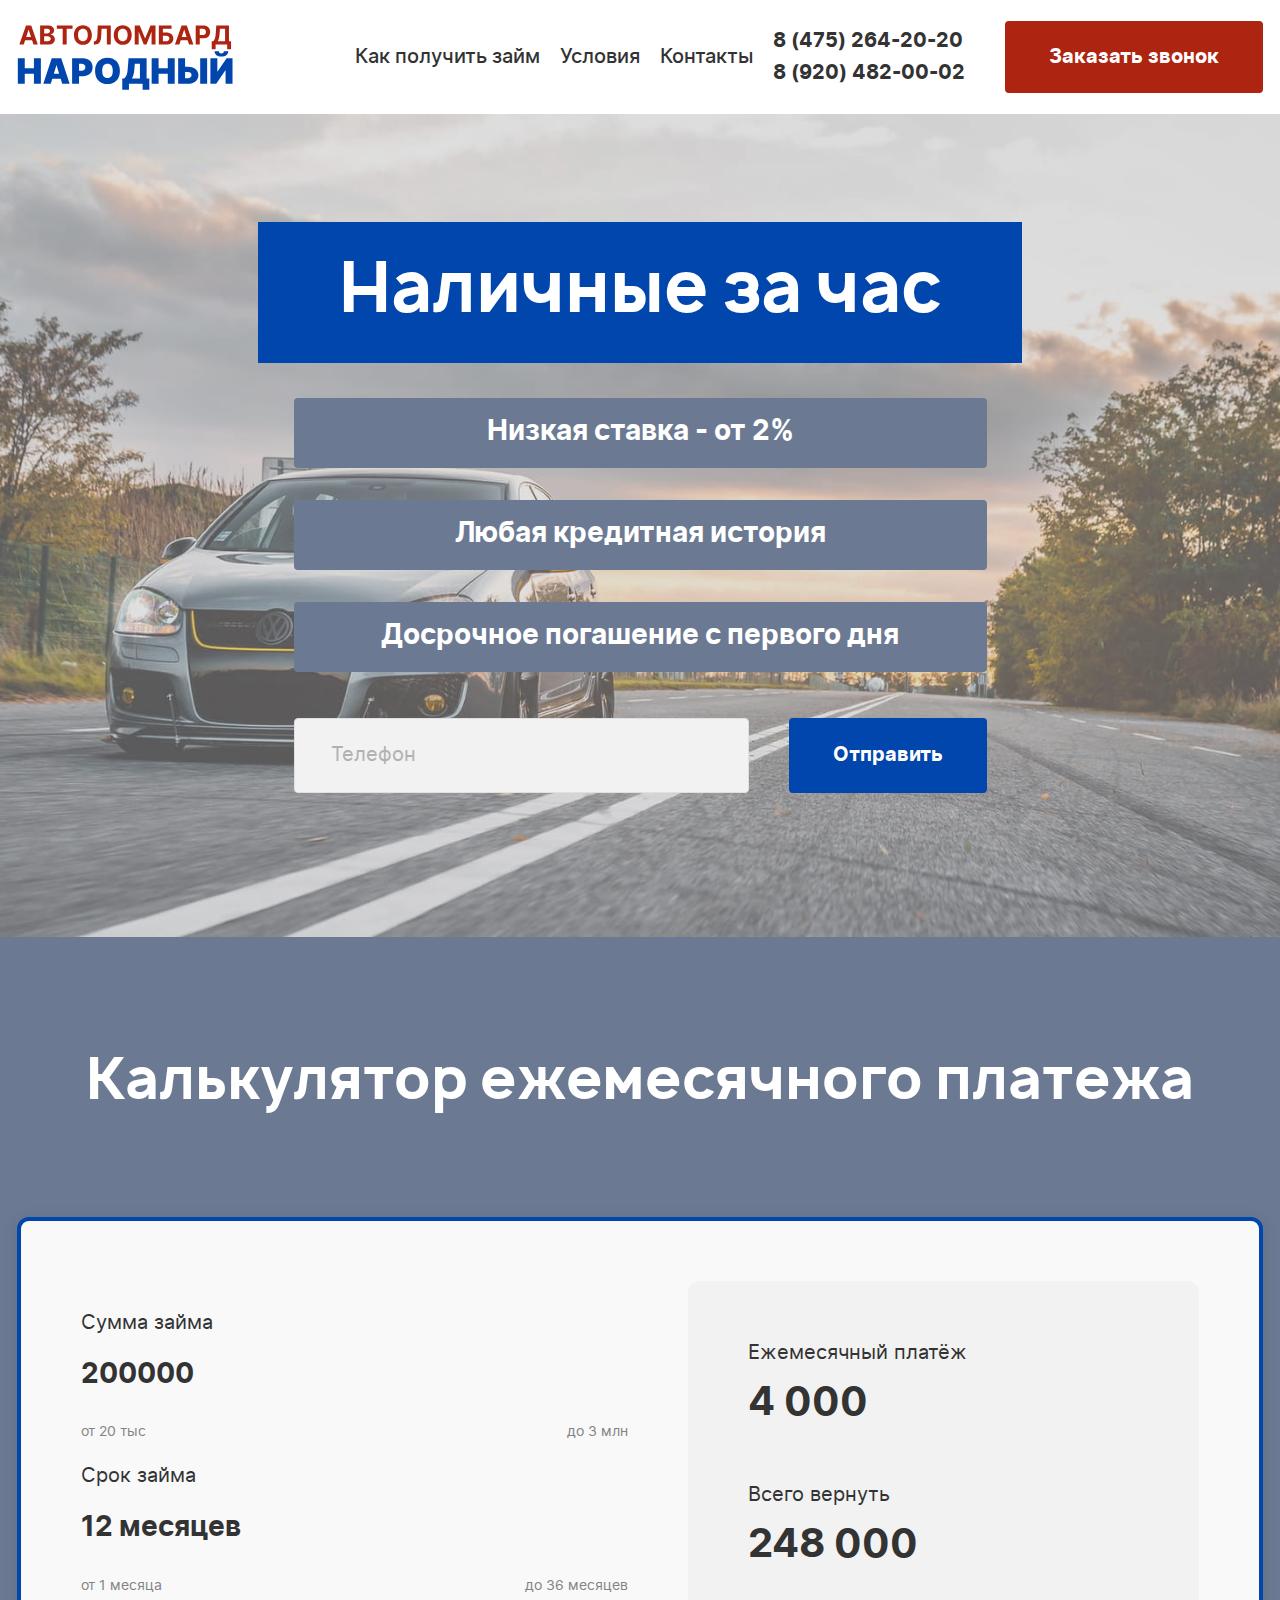
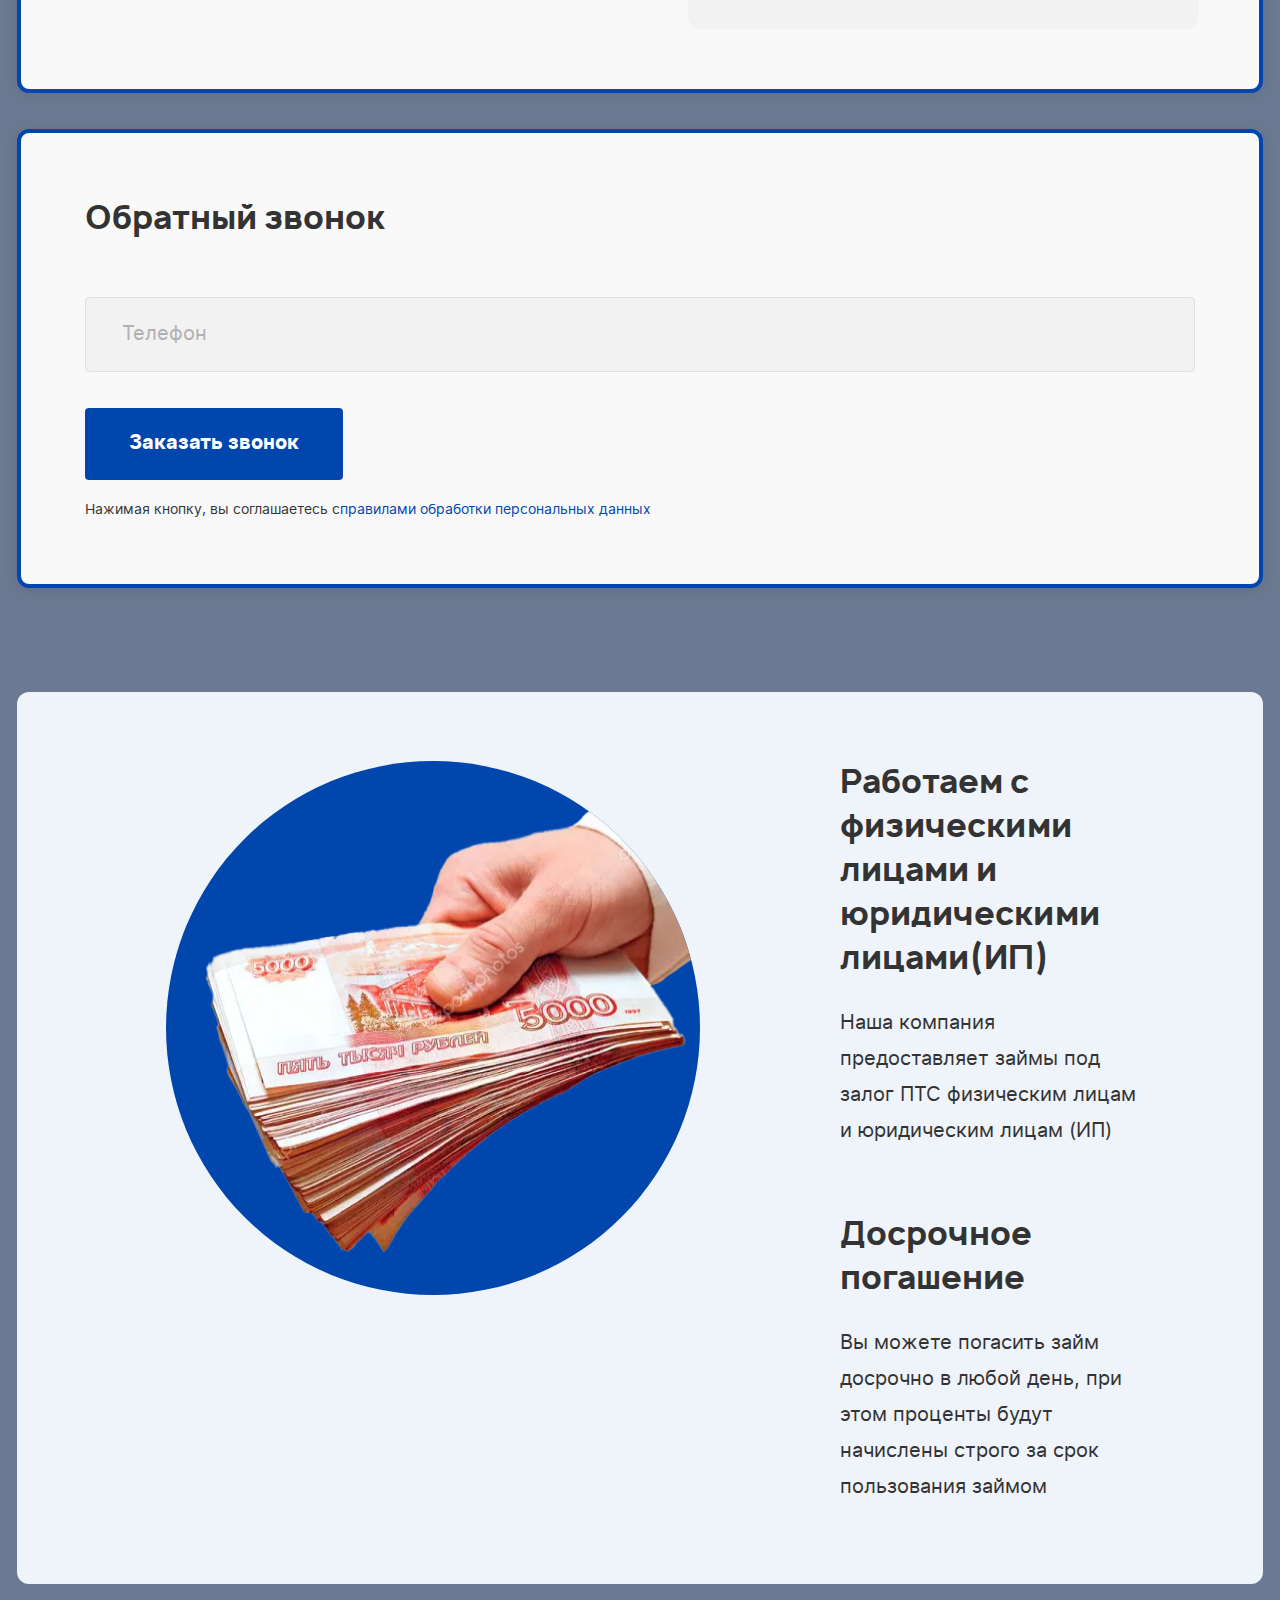
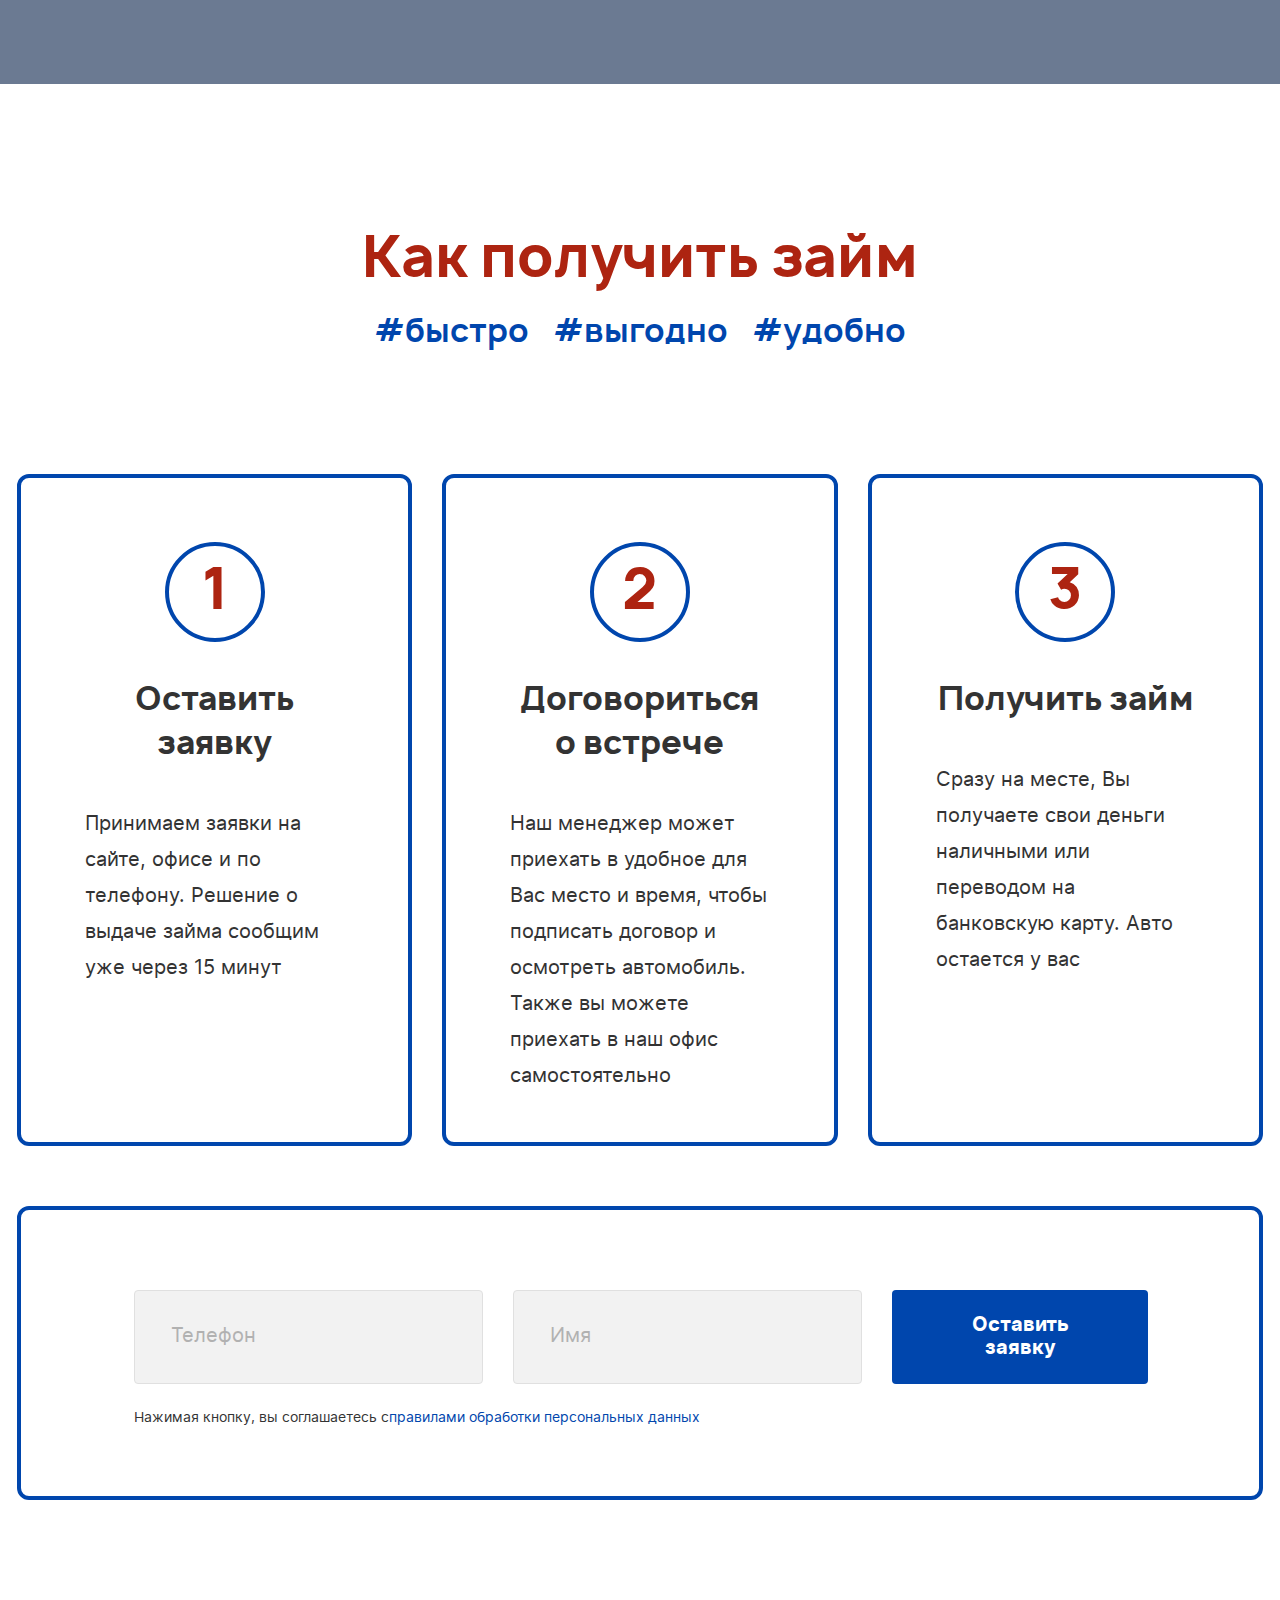
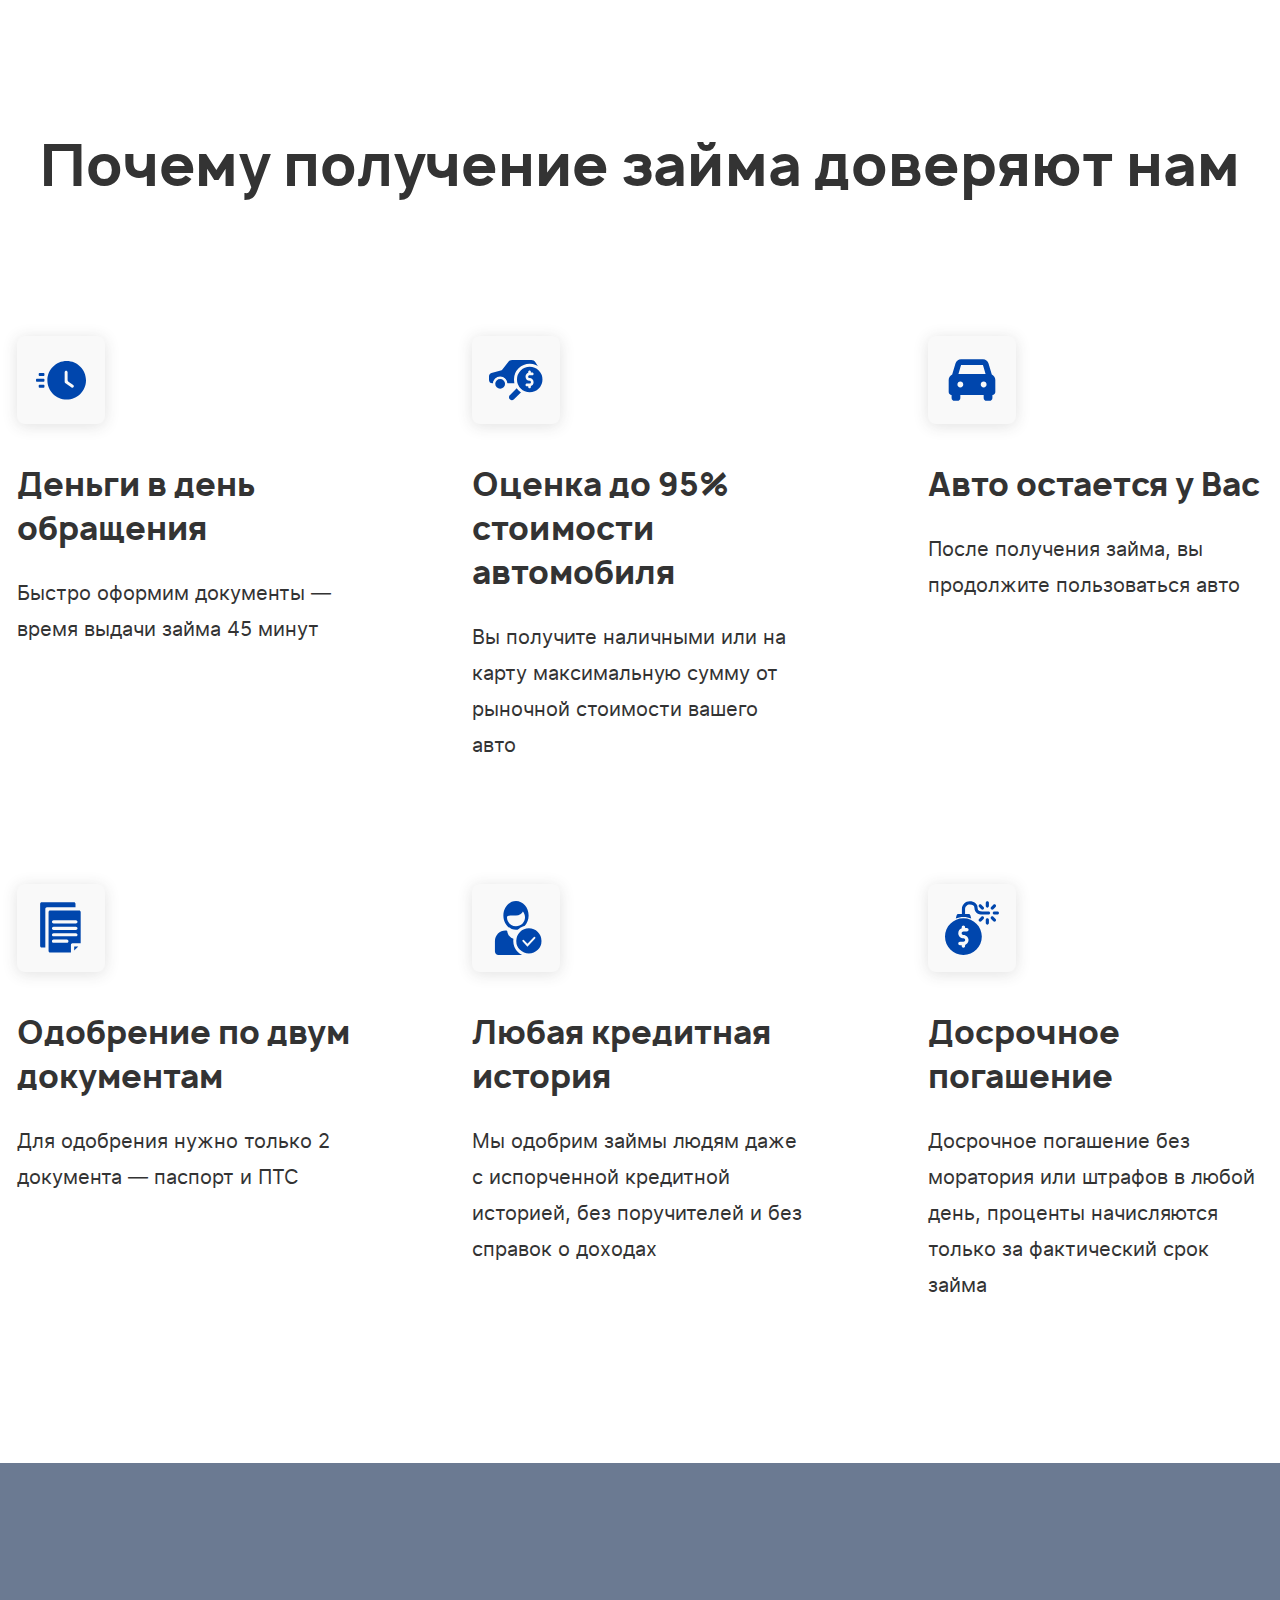
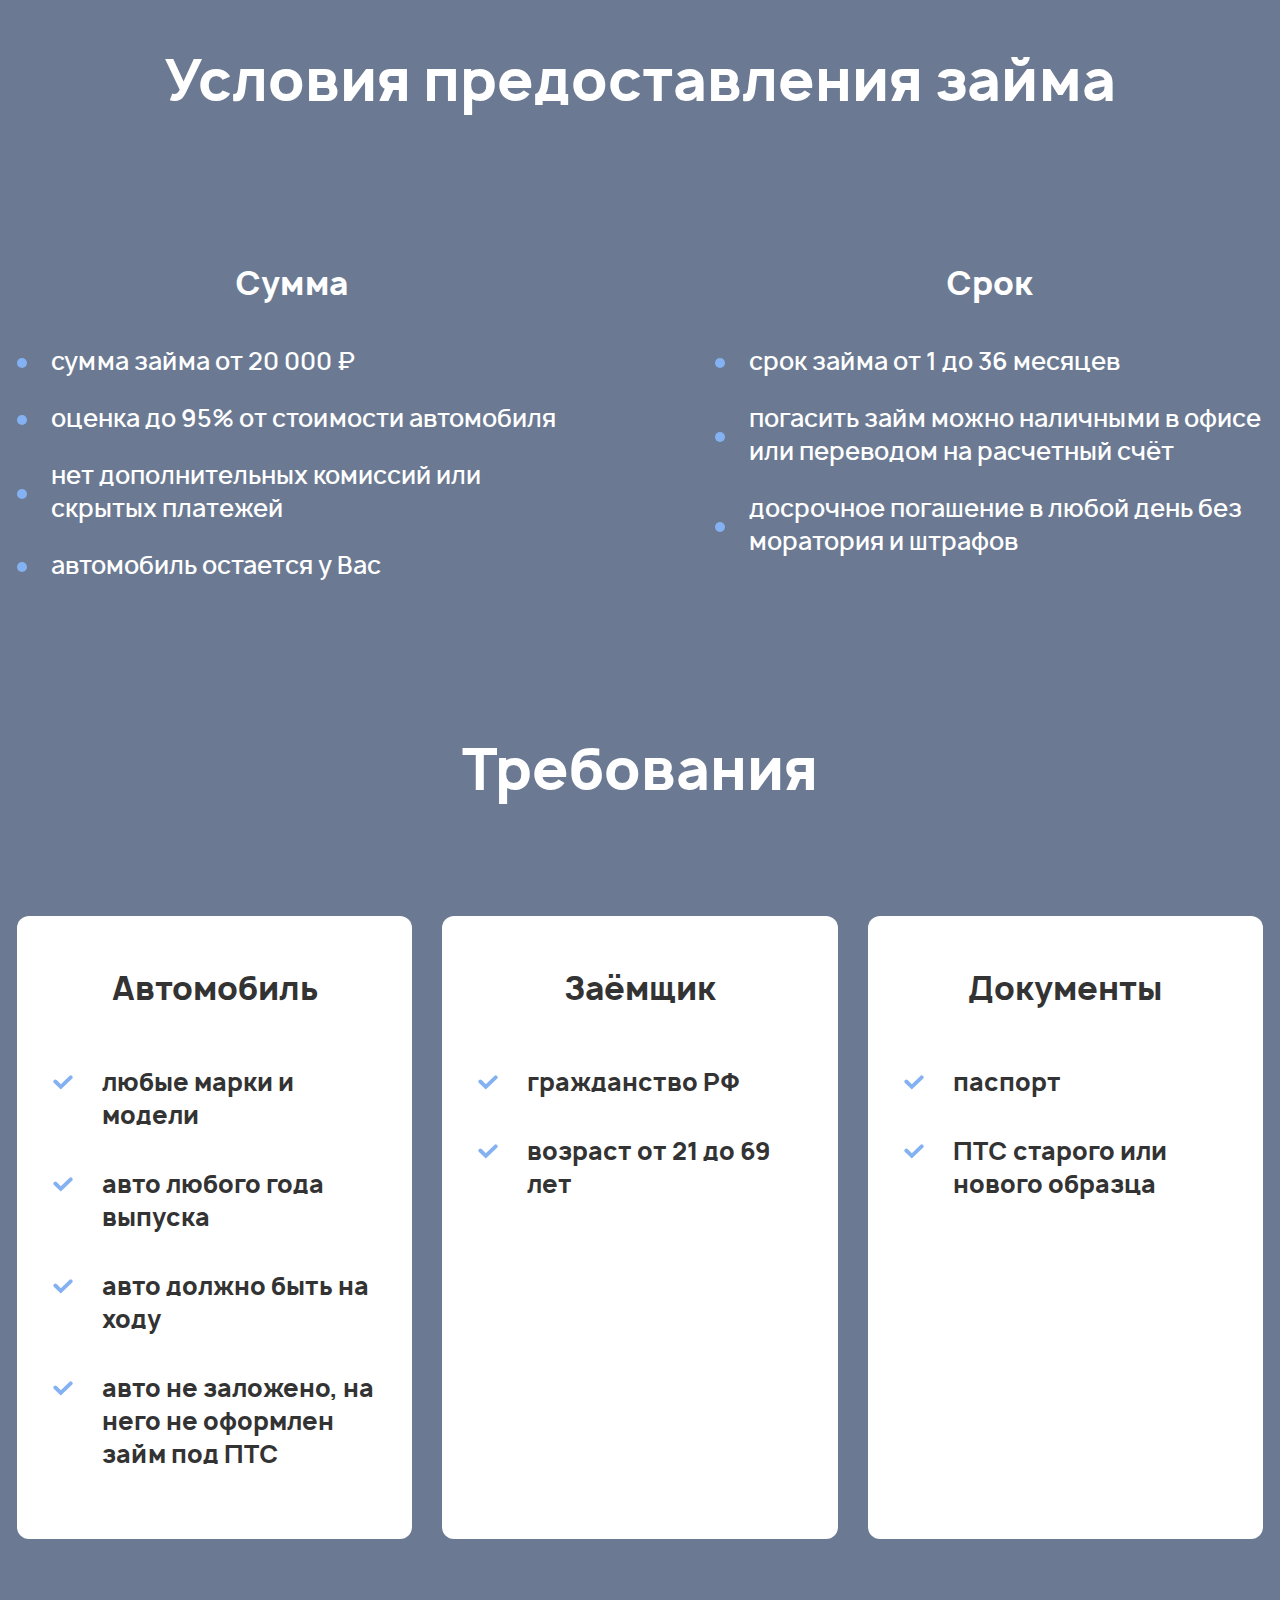
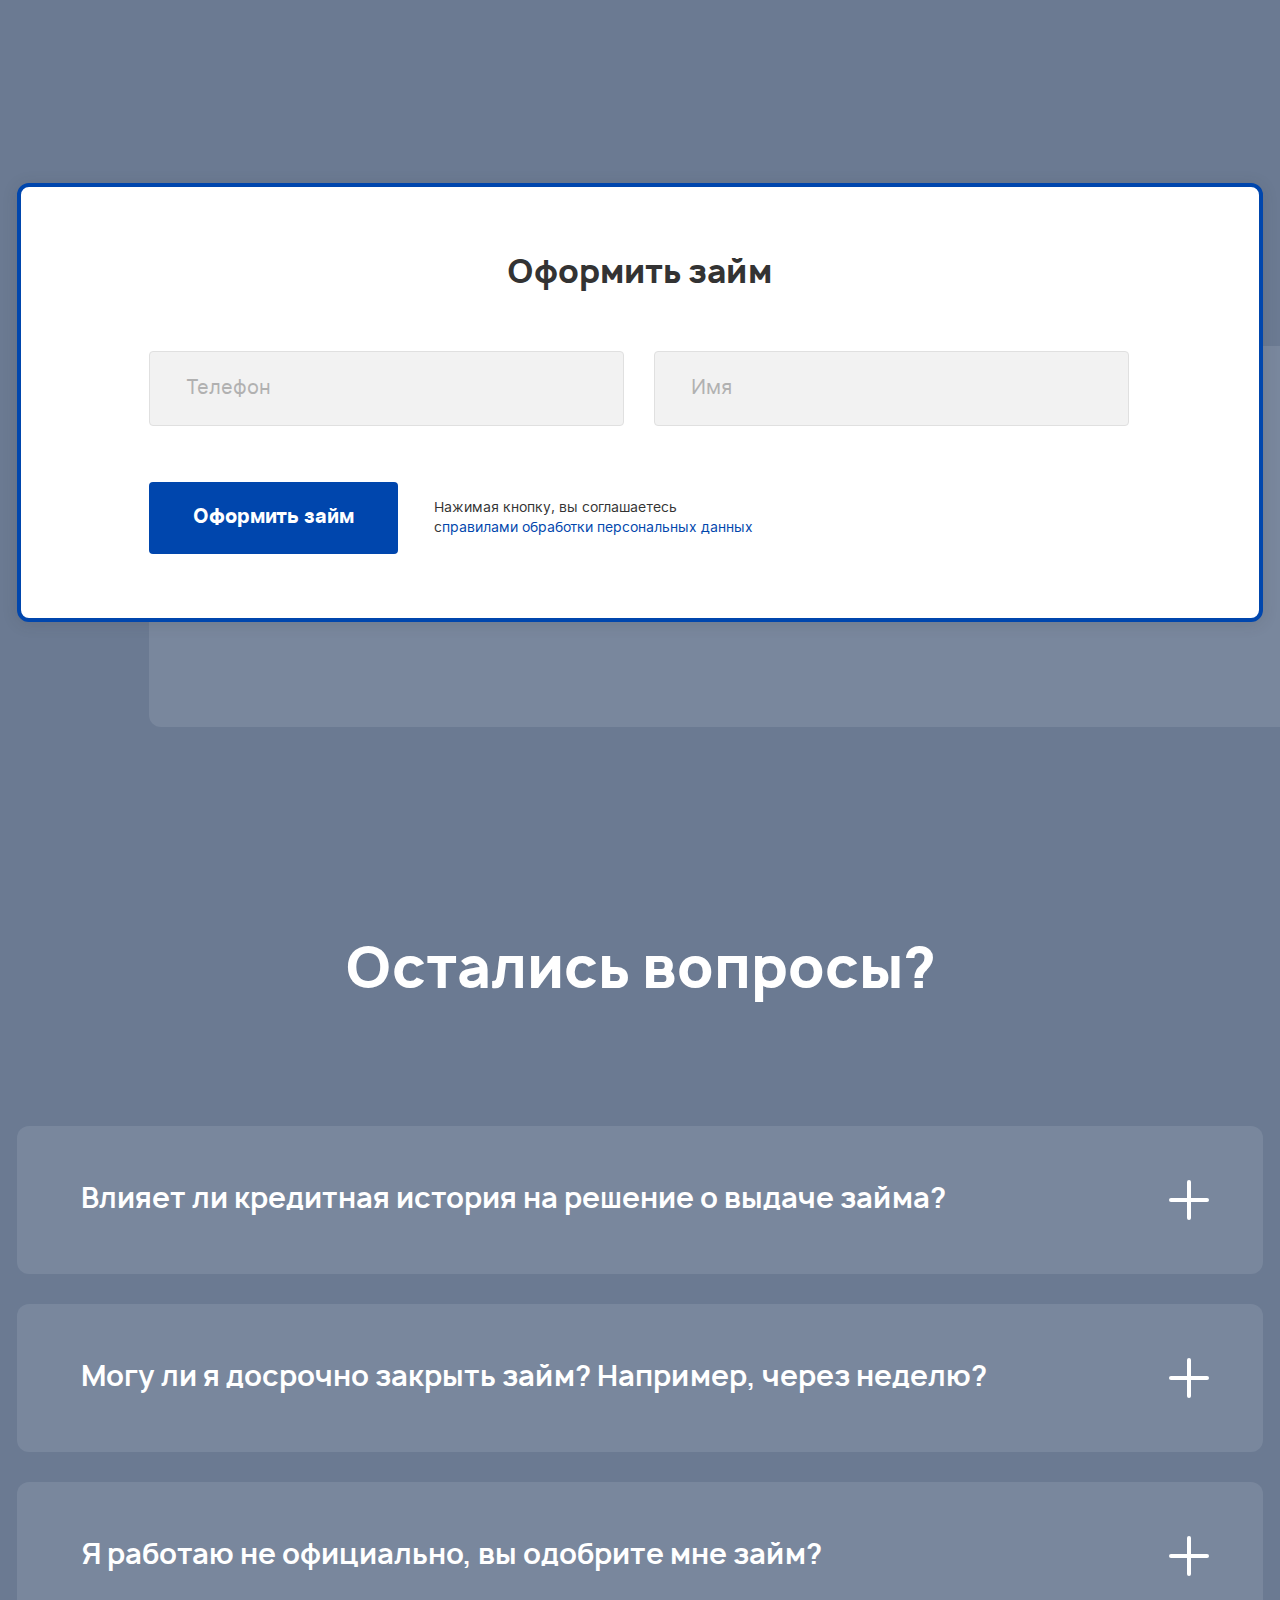
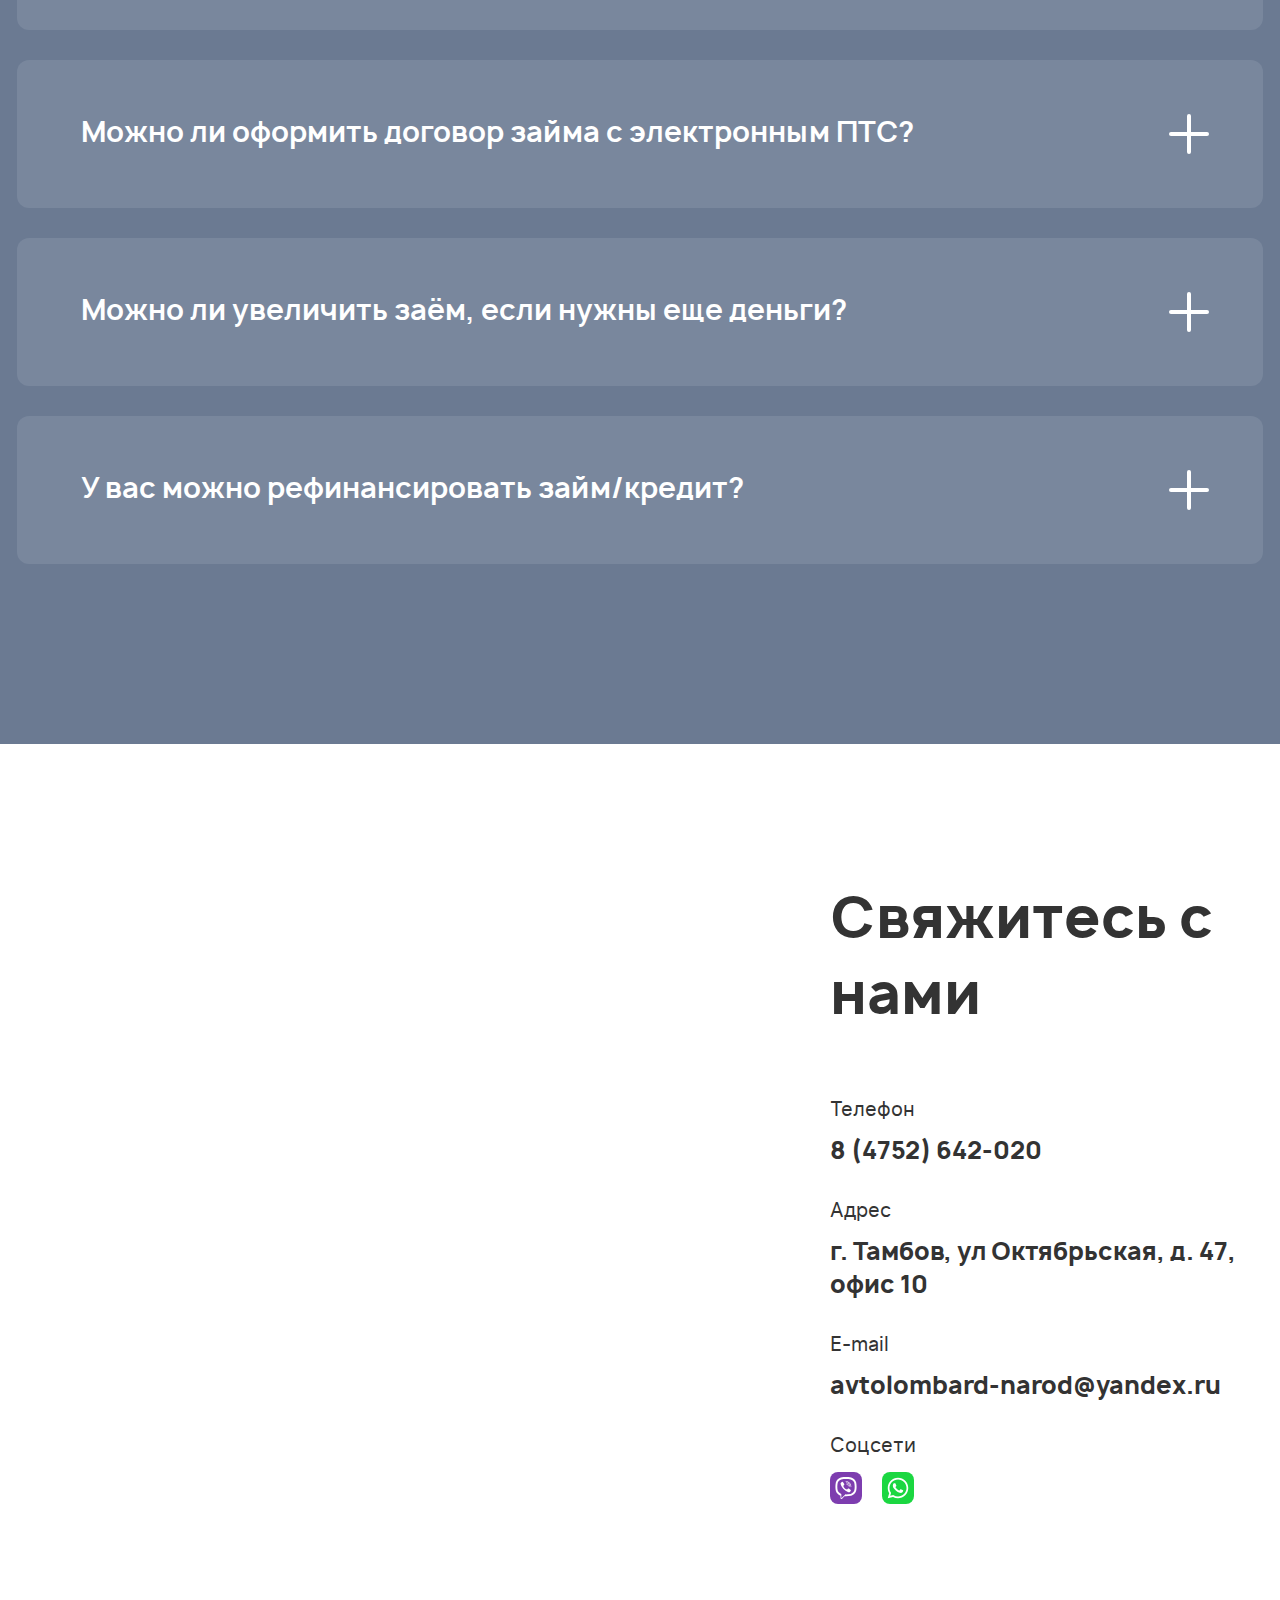
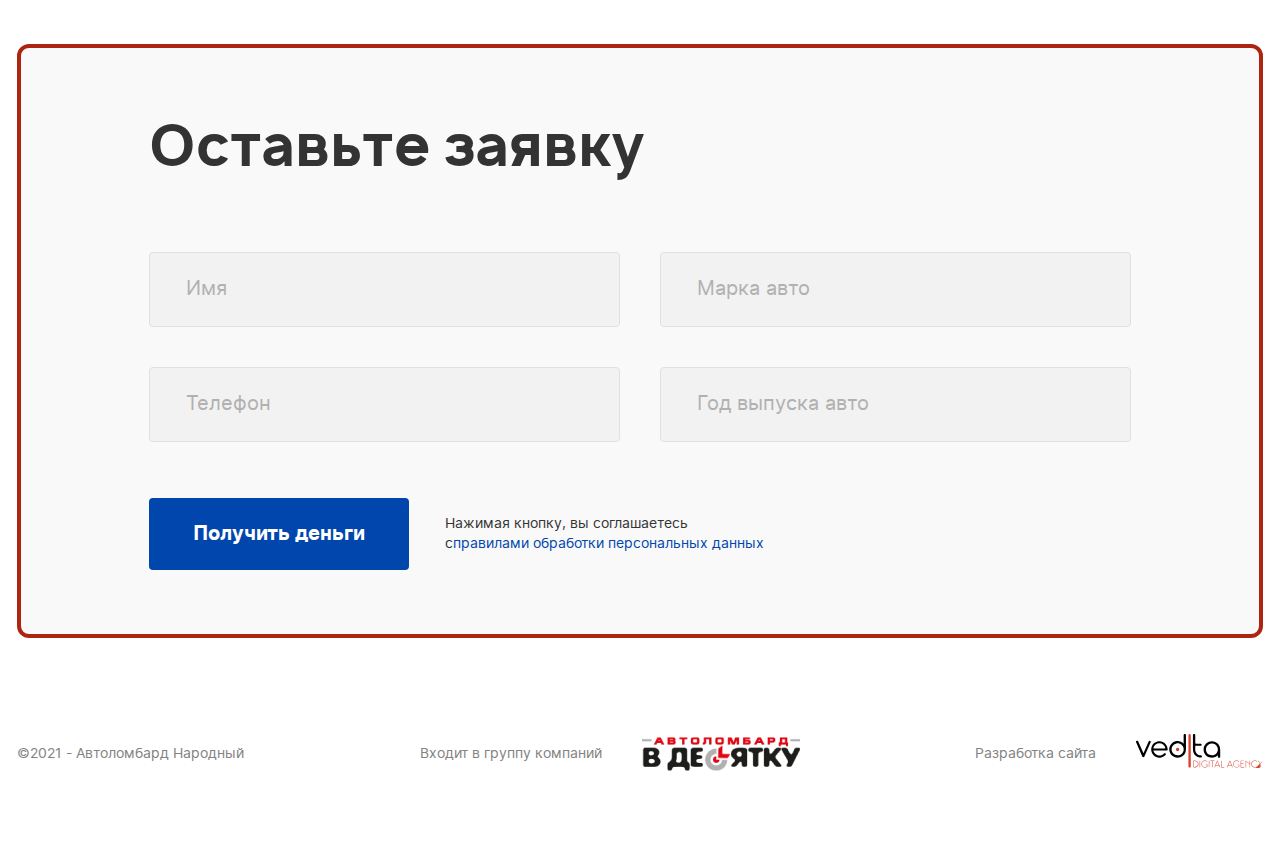
==== index.html @ c7617687 "Add files via upload" ====
<!DOCTYPE html>
<html lang="ru">
  <head>
    <meta charset="UTF-8">
    <meta http-equiv="X-UA-Compatible" content="IE=edge">
    <meta name="viewport" content="width=device-width, initial-scale=1.0">
    <title>Автоломбард народный</title>
    <link rel="stylesheet" href="css/libs/nouislider.min.css">
    <link rel="stylesheet" href="css/style.css">
  </head>
  <body>
    <header class="header" id="header">
      <div class="container">
        <div class="header__wrap"><a class="header__logo" href="/">
            <svg class="header__logo-icon" width="216" height="65"> 
              <use xlink:href="img/sprites.svg#logo"></use>
            </svg></a>
          <nav class="menu">   
            <ul class="menu__list"> 
              <li class="menu__item"> <a class="menu__link anchor" href="#conditions">Как получить займ</a></li>
              <li class="menu__item"> <a class="menu__link anchor" href="#conditions-info">Условия</a></li>
              <li class="menu__item"> <a class="menu__link anchor" href="#callback">Контакты</a></li>
            </ul>
            <button class="btn btn_red header__btn open-modal header__btn_mobile" type="button">Заказать звонок</button>
          </nav>
          <ul class="header__social">
            <li class="header__social-item"><a class="header__social-link" href="tel:84752642020">8 (475) 264-20-20</a></li>
            <li class="header__social-item"><a class="header__social-link" href="tel:89204820002">8 (920) 482-00-02</a></li>
          </ul>
          <button class="btn btn_red header__btn open-modal header__btn_desctop" type="button">Заказать звонок</button>
          <button class="burger" type="button"><span class="burger__line"></span></button>
        </div>
      </div>
    </header>
    <main id="main">
      <section class="intro">
        <div class="container"> 
          <div class="intro__wrap"> 
            <div class="intro__title-wrap"> 
              <h1 class="intro__title white">Наличные за час</h1>
            </div>
            <ul class="intro__advantages"> 
              <li class="intro__advantages-item">Низкая ставка - от 2%</li>
              <li class="intro__advantages-item">Любая кредитная история</li>
              <li class="intro__advantages-item">Досрочное погашение с первого дня</li>
            </ul>
            <form class="intro__form" action="#" method="POST">
              <input class="input intro__input" type="tel" placeholder="Телефон">
              <button class="btn btn_blue intro__btn" type="submit">Отправить</button>
            </form>
          </div>
        </div>
      </section>
      <section class="calculator"> 
        <div class="container"> 
          <div class="calculator__wrap"> 
            <h2 class="calculator__title white">Калькулятор ежемесячного платежа </h2>
            <div class="calculator__main">
              <div class="calculator__forms">
                <div class="calculator__area"> 
                  <ul class="calculator__compute"> 
                    <li class="calculator__compute-item">
                      <p class="calculator__compute-description">Сумма займа</p><span class="calculator__compute-value" id="sum">200000</span>
                      <div class="calculator__compute-input" id="sum-slider"></div>
                      <div class="calculator__compute-range">
                        <p class="calculator__compute-range-text">от 20 тыс</p>
                        <p class="calculator__compute-range-text">до 3 млн</p>
                      </div>
                    </li>
                    <li class="calculator__compute-item">
                      <p class="calculator__compute-description">Срок займа</p><span class="calculator__compute-value" id="time">12 месяцев</span>
                      <div class="calculator__compute-input" id="time-slider"></div>
                      <div class="calculator__compute-range">
                        <p class="calculator__compute-range-text">от 1 месяца</p>
                        <p class="calculator__compute-range-text">до 36 месяцев</p>
                      </div>
                    </li>
                  </ul>
                </div>
                <ul class="calculator__result">
                  <li class="calculator__result-item"> 
                    <p class="calculator__result-description">Ежемесячный платёж</p><span class="calculator__result-value" id="per-mounth">4 000</span>
                  </li>
                  <li class="calculator__result-item"> 
                    <p class="calculator__result-description">Всего вернуть</p><span class="calculator__result-value" id="total-sum">248 000</span>
                  </li>
                </ul>
              </div>
              <form class="calculator__callback" action="#" method="POST">
                <fieldset class="calculator__callback-wrap"> 
                  <legend class="calculator__callback-title">Обратный звонок</legend>
                  <input class="input calculator__callback-input" type="tel" placeholder="Телефон">
                  <button class="btn btn_blue calculator__callback-btn" type="submit">Заказать звонок</button>
                  <p class="calculator__callback-mark">Нажимая кнопку, вы соглашаетесь с<a href="agreement.html">правилами обработки персональных данных</a></p>
                </fieldset>
              </form>
            </div>
            <article class="calculator__info">
              <div class="calculator__wrap-img">
                <div class="calculator__info-img">
                  <picture> 
                    <source srcset="img/cash.webp" type="image/webp">
                    <source srcset="img/cash.png" type="image/png"><img src="img/cash.png" alt="">
                  </picture>
                </div>
              </div>
              <ul class="calculator__info-content"> 
                <li class="calculator__info-content-item"> 
                  <h3 class="calculator__info-content-subtitle">Работаем с физическими лицами и юридическими лицами(ИП)</h3>
                  <p class="calculator__info-content-text">Наша компания предоставляет займы под залог ПТС физическим лицам и юридическим лицам (ИП)</p>
                </li>
                <li class="calculator__info-content-item"> 
                  <h3 class="calculator__info-content-subtitle">Досрочное погашение</h3>
                  <p class="calculator__info-content-text">Вы можете погасить займ досрочно в любой день, при этом проценты будут начислены строго за срок пользования займом</p>
                </li>
              </ul>
            </article>
          </div>
        </div>
      </section>
      <section class="conditions" id="conditions"> 
        <div class="container"> 
          <div class="conditions__wrap"> 
            <h2 class="conditions__title red">Как получить займ</h2>
            <ul class="conditions__tags"> 
              <li class="conditions__tags-item">#быстро</li>
              <li class="conditions__tags-item">#выгодно</li>
              <li class="conditions__tags-item">#удобно</li>
            </ul>
            <ol class="conditions__list">
              <li class="conditions__list-item"> 
                <div class="conditions__list-number"></div>
                <h3 class="conditions__list-subtitle">Оставить заявку</h3>
                <p class="conditions__list-text">Принимаем заявки на сайте, офисе и по телефону. Решение о выдаче займа сообщим уже через 15 минут</p>
              </li>
              <li class="conditions__list-item"> 
                <div class="conditions__list-number"></div>
                <h3 class="conditions__list-subtitle">Договориться о встрече</h3>
                <p class="conditions__list-text">Наш менеджер может приехать в удобное для Вас место и время, чтобы подписать договор и осмотреть автомобиль. Также вы можете приехать в наш офис самостоятельно</p>
              </li>
              <li class="conditions__list-item"> 
                <div class="conditions__list-number"></div>
                <h3 class="conditions__list-subtitle">Получить займ</h3>
                <p class="conditions__list-text">Сразу на месте, Вы получаете свои деньги наличными или переводом на банковскую карту. Авто остается у вас</p>
              </li>
            </ol>
            <form class="conditions__form" action="#" method="POST">
              <div class="conditions__form-content">
                <ul class="conditions__form-list"> 
                  <li class="conditions__form-item"> 
                    <input class="conditions__form-input input" type="tel" placeholder="Телефон" autocomplete="off">
                  </li>
                  <li class="conditions__form-item"> 
                    <input class="conditions__form-input input" type="text" placeholder="Имя">
                  </li>
                </ul>
                <button class="btn btn_blue conditions__form-btn" type="submit">Оставить заявку</button>
              </div>
              <p class="conditions__form-mark">Нажимая кнопку, вы соглашаетесь с<a href="agreement.html">правилами обработки персональных данных</a></p>
            </form>
          </div>
        </div>
      </section>
      <section class="advantages"> 
        <div class="container"> 
          <div class="advantages__wrap"> 
            <h2 class="advantages__title">Почему получение займа доверяют нам</h2>
            <ul class="advantages__list"> 
              <li class="advantages__item"> 
                <div class="advantages__img"> 
                  <svg class="advantages__icon"> 
                    <use xlink:href="img/sprites.svg#fast"></use>
                  </svg>
                </div>
                <h3 class="advantages__subtitle">Деньги в день обращения</h3>
                <p class="advantages__text">Быстро оформим документы — время выдачи займа 45 минут</p>
              </li>
              <li class="advantages__item"> 
                <div class="advantages__img"> 
                  <svg class="advantages__icon"> 
                    <use xlink:href="img/sprites.svg#car1"></use>
                  </svg>
                </div>
                <h3 class="advantages__subtitle">Оценка до 95% стоимости автомобиля</h3>
                <p class="advantages__text">Вы получите наличными или на карту максимальную сумму от рыночной стоимости вашего авто</p>
              </li>
              <li class="advantages__item"> 
                <div class="advantages__img"> 
                  <svg class="advantages__icon"> 
                    <use xlink:href="img/sprites.svg#car2"></use>
                  </svg>
                </div>
                <h3 class="advantages__subtitle">Авто остается у Вас</h3>
                <p class="advantages__text">После получения займа, вы продолжите пользоваться авто</p>
              </li>
              <li class="advantages__item"> 
                <div class="advantages__img"> 
                  <svg class="advantages__icon"> 
                    <use xlink:href="img/sprites.svg#file"></use>
                  </svg>
                </div>
                <h3 class="advantages__subtitle">Одобрение по двум документам</h3>
                <p class="advantages__text">Для одобрения нужно только 2 документа — паспорт и ПТС</p>
              </li>
              <li class="advantages__item"> 
                <div class="advantages__img"> 
                  <svg class="advantages__icon"> 
                    <use xlink:href="img/sprites.svg#person"></use>
                  </svg>
                </div>
                <h3 class="advantages__subtitle">Любая кредитная история</h3>
                <p class="advantages__text">Мы одобрим займы людям даже с испорченной кредитной историей, без поручителей и без справок о доходах</p>
              </li>
              <li class="advantages__item"> 
                <div class="advantages__img"> 
                  <svg class="advantages__icon"> 
                    <use xlink:href="img/sprites.svg#debt"></use>
                  </svg>
                </div>
                <h3 class="advantages__subtitle">Досрочное погашение</h3>
                <p class="advantages__text">Досрочное погашение без моратория или штрафов в любой день, проценты начисляются только за фактический срок займа</p>
              </li>
            </ul>
          </div>
        </div>
      </section>
      <section class="conditions-info" id="conditions-info">
        <div class="container"> 
          <div class="conditions-info__wrap">
            <h2 class="conditions-info__title white">Условия предоставления займа</h2>
            <div class="conditions-info__content">
              <div class="conditions-info__block"> 
                <h3 class="conditions-info__subtitle">Сумма</h3>
                <ul class="conditions-info__list"> 
                  <li class="conditions-info__item">сумма займа от 20 000 ₽</li>
                  <li class="conditions-info__item">оценка до 95% от стоимости автомобиля</li>
                  <li class="conditions-info__item">нет дополнительных комиссий или скрытых платежей</li>
                  <li class="conditions-info__item">автомобиль остается у Вас</li>
                </ul>
              </div>
              <div class="conditions-info__block">
                <h3 class="conditions-info__subtitle">Срок</h3>
                <ul class="conditions-info__list"> 
                  <li class="conditions-info__item">срок займа от 1 до 36 месяцев</li>
                  <li class="conditions-info__item">погасить займ можно наличными в офисе или переводом на расчетный счёт</li>
                  <li class="conditions-info__item">досрочное погашение в любой день без моратория и штрафов</li>
                </ul>
              </div>
            </div>
          </div>
        </div>
      </section>
      <section class="requirements">
        <div class="container"> 
          <div class="requirements__wrap">
            <h2 class="requirements__title white">Требования</h2>
            <ul class="requirements__list"> 
              <li class="requirements__item">
                <h3 class="requirements__subtitle">Автомобиль</h3>
                <ul class="requirements__sublist"> 
                  <li class="requirements__sublist-item">любые марки и модели</li>
                  <li class="requirements__sublist-item">авто любого года выпуска</li>
                  <li class="requirements__sublist-item">авто должно быть на ходу</li>
                  <li class="requirements__sublist-item">авто не заложено, на него не оформлен займ под ПТС</li>
                </ul>
              </li>
              <li class="requirements__item">
                <h3 class="requirements__subtitle">Заёмщик</h3>
                <ul class="requirements__sublist"> 
                  <li class="requirements__sublist-item">гражданство РФ</li>
                  <li class="requirements__sublist-item">возраст от 21 до 69 лет</li>
                </ul>
              </li>
              <li class="requirements__item">
                <h3 class="requirements__subtitle">Документы</h3>
                <ul class="requirements__sublist"> 
                  <li class="requirements__sublist-item">паспорт</li>
                  <li class="requirements__sublist-item">ПТС старого или нового образца</li>
                </ul>
              </li>
            </ul>
          </div>
        </div>
      </section>
      <section class="arrange"> 
        <div class="container"> 
          <div class="arrange__wrap"> 
            <form class="arrange__form" action="#" method="POST">
              <h3 class="arrange__title">Оформить займ</h3>
              <fieldset class="arrange__fields"> 
                <input class="arrange__input input" type="tel" placeholder="Телефон">
                <input class="arrange__input input" type="text" placeholder="Имя">
              </fieldset>
              <div class="arrange__submit">
                <button class="arrange__btn btn btn_blue" type="submit">Оформить займ</button>
                <p class="arrange__mark">Нажимая кнопку, вы соглашаетесь с<a href="agreement.html">правилами обработки персональных данных</a></p>
              </div>
            </form>
          </div>
        </div>
      </section>
      <section class="questions"> 
        <div class="container"> 
          <div class="questions__wrap"> 
            <h2 class="questions__title white">Остались вопросы?</h2>
            <ul class="questions__list"> 
              <li class="questions__item">
                <h4 class="questions__item-title">Влияет ли кредитная история на решение о выдаче займа?</h4>
                <div class="questions__dropdown"> 
                  <div class="questions__dropdown-content"> 
                    <p class="questions__dropdown-text">Мы предоставляем займ клиентам с абсолютно любой кредитной историей, даже с очень плохой</p>
                  </div>
                </div>
              </li>
              <li class="questions__item">
                <h4 class="questions__item-title">Могу ли я досрочно закрыть займ? Например, через неделю?</h4>
                <div class="questions__dropdown"> 
                  <div class="questions__dropdown-content"> 
                    <p class="questions__dropdown-text">Мы предоставляем займ клиентам с абсолютно любой кредитной историей, даже с очень плохой</p>
                  </div>
                </div>
              </li>
              <li class="questions__item">
                <h4 class="questions__item-title">Я работаю не официально, вы одобрите мне займ?</h4>
                <div class="questions__dropdown"> 
                  <div class="questions__dropdown-content"> 
                    <p class="questions__dropdown-text">Мы предоставляем займ клиентам с абсолютно любой кредитной историей, даже с очень плохой</p>
                  </div>
                </div>
              </li>
              <li class="questions__item">
                <h4 class="questions__item-title">Можно ли оформить договор займа с электронным ПТС?</h4>
                <div class="questions__dropdown"> 
                  <div class="questions__dropdown-content"> 
                    <p class="questions__dropdown-text">Мы предоставляем займ клиентам с абсолютно любой кредитной историей, даже с очень плохой</p>
                  </div>
                </div>
              </li>
              <li class="questions__item">
                <h4 class="questions__item-title">Можно ли увеличить заём, если нужны еще деньги?</h4>
                <div class="questions__dropdown"> 
                  <div class="questions__dropdown-content"> 
                    <p class="questions__dropdown-text">Мы предоставляем займ клиентам с абсолютно любой кредитной историей, даже с очень плохой</p>
                  </div>
                </div>
              </li>
              <li class="questions__item">
                <h4 class="questions__item-title">У вас можно рефинансировать займ/кредит?</h4>
                <div class="questions__dropdown"> 
                  <div class="questions__dropdown-content"> 
                    <p class="questions__dropdown-text">Мы предоставляем займ клиентам с абсолютно любой кредитной историей, даже с очень плохой</p>
                  </div>
                </div>
              </li>
            </ul>
          </div>
        </div>
      </section>
      <section class="callback" id="callback">
        <div class="container"> 
          <div class="callback__wrap"> 
            <div class="callback__info"> 
              <div class="callback__info-map" id="map"> </div>
              <div class="callback__info-contacts"> 
                <h2 class="callback__info-title">Свяжитесь с нами</h2>
                <ul class="callback__info-social"> 
                  <li class="callback__info-social-item"> 
                    <p class="callback__info-social-description">Телефон     </p><a class="callback__info-social-value" href="tel:84752642020">8 (4752) 642-020</a>
                  </li>
                  <li class="callback__info-social-item"> 
                    <p class="callback__info-social-description">Адрес   </p>
                    <address class="callback__info-social-value">г. Тамбов, ул Октябрьская, д. 47, офис 10</address>
                  </li>
                  <li class="callback__info-social-item"> 
                    <p class="callback__info-social-description">E-mail     </p><a class="callback__info-social-value" href="mailto:avtolombard-narod@yandex.ru">avtolombard-narod@yandex.ru</a>
                  </li>
                  <li class="callback__info-social-item"> 
                    <p class="callback__info-social-description">Соцсети     </p>
                    <ul class="callback__info-social-networks">
                      <li class="callback__info-social-icon"> <a class="callback__info-social-link viber" href="#"></a></li>
                      <li class="callback__info-social-icon"><a class="callback__info-social-link whatsapp" href="#"></a></li>
                    </ul>
                  </li>
                </ul>
              </div>
            </div>
            <form class="callback__form" action="#" method="POST">
              <fieldset class="callback__form-wrap"> 
                <legend class="callback__form-title">Оставьте заявку</legend>
                <ul class="callback__form-list"> 
                  <li class="callback__form-item"> 
                    <input class="input callback__form-input" type="text" placeholder="Имя">
                  </li>
                  <li class="callback__form-item"> 
                    <input class="input callback__form-input" type="tel" placeholder="Телефон">
                  </li>
                </ul>
                <ul class="callback__form-list"> 
                  <li class="callback__form-item"> 
                    <input class="input callback__form-input" type="text" placeholder="Марка авто">
                  </li>
                  <li class="callback__form-item"> 
                    <input class="input callback__form-input" type="text" placeholder="Год выпуска авто">
                  </li>
                </ul>
              </fieldset>
              <div class="callback__form-submit"> 
                <button class="callback__form-button btn btn_blue" type="submit">Получить деньги</button>
                <p class="callback__form-mark">Нажимая кнопку, вы соглашаетесь с<a href="agreement.html">правилами обработки персональных данных</a></p>
              </div>
            </form>
          </div>
        </div>
      </section>
    </main>
    <footer class="footer">  
      <div class="container">
        <div class="footer__wrap"> <small class="footer__copyright">©2021 - Автоломбард Народный</small>
          <div class="footer__info"> 
            <p class="footer__info-description">Входит в группу компаний</p><a class="footer__info-link" href="">
              <picture> 
                <source srcset="img/avtolombard-logo.webp" type="image/webp">
                <source srcset="img/avtolombard-logo.png" type="image/png"><img src="img/avtolombard-logo.png" alt="">
              </picture></a>
          </div>
          <div class="footer__autors"> 
            <p class="footer__autors-description">Разработка сайта</p><a class="footer__autors-link" href="">
              <svg class="footer__autors-logo">
                <use xlink:href="img/sprites.svg#vedita"></use>
              </svg></a>
          </div>
        </div>
      </div>
    </footer>
    <div class="overlay"> 
      <form class="modal" action="#" method="POST">
        <fieldset class="modal__wrap"> 
          <legend class="modal__title">Заказать обратный звонок</legend>
          <button class="close" type="button"></button>
          <ul class="modal__list"> 
            <li class="modal__item"> 
              <input class="input modal__input" type="tel" placeholder="Телефон">
            </li>
            <li class="modal__item"> 
              <input class="input modal__input" type="text" placeholder="Имя">
            </li>
          </ul>
          <div class="modal__submit"> 
            <button class="modal__btn btn btn_blue" type="submit">Заказать звонок</button>
            <p class="modal__mark">Нажимая кнопку, вы соглашаетесь с<a href="agreement.html">правилами обработки персональных данных</a></p>
          </div>
        </fieldset>
      </form>
    </div><a class="scroll-top" href="#">
      <svg class="scroll-top__icon"> 
        <use xlink:href="img/sprites.svg#arrow-top"></use>
      </svg></a>
    <script src="js/libs/jquery-3.6.0.min.js" defer> </script>
    <script src="js/libs/nouislider.min.js" defer> </script>
    <script src="js/libs/inputmask.min.js" defer></script>
    <script src="https://api-maps.yandex.ru/2.1/?apikey=&amp;lang=ru_RU" defer> </script>
    <script src="js/main.js" defer> </script>
  </body>
</html>
---- css/libs/nouislider.min.css ----
.noUi-target,.noUi-target *{-webkit-touch-callout:none;-webkit-tap-highlight-color:transparent;-webkit-user-select:none;-ms-touch-action:none;touch-action:none;-ms-user-select:none;-moz-user-select:none;user-select:none;-moz-box-sizing:border-box;box-sizing:border-box}.noUi-target{position:relative}.noUi-base,.noUi-connects{width:100%;height:100%;position:relative;z-index:1}.noUi-connects{overflow:hidden;z-index:0}.noUi-connect,.noUi-origin{will-change:transform;position:absolute;z-index:1;top:0;right:0;-ms-transform-origin:0 0;-webkit-transform-origin:0 0;-webkit-transform-style:preserve-3d;transform-origin:0 0;transform-style:flat}.noUi-connect{height:100%;width:100%}.noUi-origin{height:10%;width:10%}.noUi-txt-dir-rtl.noUi-horizontal .noUi-origin{left:0;right:auto}.noUi-vertical .noUi-origin{width:0}.noUi-horizontal .noUi-origin{height:0}.noUi-handle{-webkit-backface-visibility:hidden;backface-visibility:hidden;position:absolute}.noUi-touch-area{height:100%;width:100%}.noUi-state-tap .noUi-connect,.noUi-state-tap .noUi-origin{-webkit-transition:transform .3s;transition:transform .3s}.noUi-state-drag *{cursor:inherit!important}.noUi-horizontal{height:18px}.noUi-horizontal .noUi-handle{width:34px;height:28px;right:-17px;top:-6px}.noUi-vertical{width:18px}.noUi-vertical .noUi-handle{width:28px;height:34px;right:-6px;top:-17px}.noUi-txt-dir-rtl.noUi-horizontal .noUi-handle{left:-17px;right:auto}.noUi-target{background:#FAFAFA;border-radius:4px;border:1px solid #D3D3D3;box-shadow:inset 0 1px 1px #F0F0F0,0 3px 6px -5px #BBB}.noUi-connects{border-radius:3px}.noUi-connect{background:#3FB8AF}.noUi-draggable{cursor:ew-resize}.noUi-vertical .noUi-draggable{cursor:ns-resize}.noUi-handle{border:1px solid #D9D9D9;border-radius:3px;background:#FFF;cursor:default;box-shadow:inset 0 0 1px #FFF,inset 0 1px 7px #EBEBEB,0 3px 6px -3px #BBB}.noUi-active{box-shadow:inset 0 0 1px #FFF,inset 0 1px 7px #DDD,0 3px 6px -3px #BBB}.noUi-handle:after,.noUi-handle:before{content:"";display:block;position:absolute;height:14px;width:1px;background:#E8E7E6;left:14px;top:6px}.noUi-handle:after{left:17px}.noUi-vertical .noUi-handle:after,.noUi-vertical .noUi-handle:before{width:14px;height:1px;left:6px;top:14px}.noUi-vertical .noUi-handle:after{top:17px}[disabled] .noUi-connect{background:#B8B8B8}[disabled] .noUi-handle,[disabled].noUi-handle,[disabled].noUi-target{cursor:not-allowed}.noUi-pips,.noUi-pips *{-moz-box-sizing:border-box;box-sizing:border-box}.noUi-pips{position:absolute;color:#999}.noUi-value{position:absolute;white-space:nowrap;text-align:center}.noUi-value-sub{color:#ccc;font-size:10px}.noUi-marker{position:absolute;background:#CCC}.noUi-marker-sub{background:#AAA}.noUi-marker-large{background:#AAA}.noUi-pips-horizontal{padding:10px 0;height:80px;top:100%;left:0;width:100%}.noUi-value-horizontal{-webkit-transform:translate(-50%,50%);transform:translate(-50%,50%)}.noUi-rtl .noUi-value-horizontal{-webkit-transform:translate(50%,50%);transform:translate(50%,50%)}.noUi-marker-horizontal.noUi-marker{margin-left:-1px;width:2px;height:5px}.noUi-marker-horizontal.noUi-marker-sub{height:10px}.noUi-marker-horizontal.noUi-marker-large{height:15px}.noUi-pips-vertical{padding:0 10px;height:100%;top:0;left:100%}.noUi-value-vertical{-webkit-transform:translate(0,-50%);transform:translate(0,-50%);padding-left:25px}.noUi-rtl .noUi-value-vertical{-webkit-transform:translate(0,50%);transform:translate(0,50%)}.noUi-marker-vertical.noUi-marker{width:5px;height:2px;margin-top:-1px}.noUi-marker-vertical.noUi-marker-sub{width:10px}.noUi-marker-vertical.noUi-marker-large{width:15px}.noUi-tooltip{display:block;position:absolute;border:1px solid #D9D9D9;border-radius:3px;background:#fff;color:#000;padding:5px;text-align:center;white-space:nowrap}.noUi-horizontal .noUi-tooltip{-webkit-transform:translate(-50%,0);transform:translate(-50%,0);left:50%;bottom:120%}.noUi-vertical .noUi-tooltip{-webkit-transform:translate(0,-50%);transform:translate(0,-50%);top:50%;right:120%}.noUi-horizontal .noUi-origin>.noUi-tooltip{-webkit-transform:translate(50%,0);transform:translate(50%,0);left:auto;bottom:10px}.noUi-vertical .noUi-origin>.noUi-tooltip{-webkit-transform:translate(0,-18px);transform:translate(0,-18px);top:auto;right:28px}
---- css/style.css ----
@font-face {
  font-family: "Inter";
  src: url("../fonts/inter-regular-webfont.woff2") format("woff2"), url("../fonts/inter-regular-webfont.woff") format("woff");
  font-weight: 400;
  font-style: normal;
  font-display: swap;
}

@font-face {
  font-family: "Inter";
  src: url("../fonts/inter-medium-webfont.woff2") format("woff2"), url("../fonts/inter-medium-webfont.woff") format("woff");
  font-weight: 500;
  font-style: normal;
  font-display: swap;
}

@font-face {
  font-family: "Inter";
  src: url("../fonts/inter-bold-webfont.woff2") format("woff2"), url("../fonts/inter-bold-webfont.woff") format("woff");
  font-weight: 700;
  font-style: normal;
  font-display: swap;
}

@font-face {
  font-family: "Inter";
  src: url("../fonts/inter-extrabold-webfont.woff2") format("woff2"), url("../fonts/inter-extrabold-webfont.woff") format("woff");
  font-weight: 800;
  font-style: normal;
  font-display: swap;
}

@font-face {
  font-family: "Manrope";
  src: url("../fonts/manrope-semibold-webfont.woff2") format("woff2"), url("../fonts/manrope-semibold-webfont.woff") format("woff");
  font-weight: 600;
  font-style: normal;
  font-display: swap;
}

@font-face {
  font-family: "Manrope";
  src: url("../fonts/manrope-bold-webfont.woff2") format("woff2"), url("../fonts/manrope-bold-webfont.woff") format("woff");
  font-weight: 700;
  font-style: normal;
  font-display: swap;
}

@font-face {
  font-family: "Manrope";
  src: url("../fonts/manrope-extrabold-webfont.woff2") format("woff2"), url("../fonts/manrope-extrabold-webfont.woff") format("woff");
  font-weight: 800;
  font-style: normal;
  font-display: swap;
}

html {
  line-height: 1.15;
  -webkit-text-size-adjust: 100%;
}

body {
  margin: 0;
}

main {
  display: block;
}

h1 {
  font-size: 2em;
  margin: 0.67em 0;
}

hr {
  -webkit-box-sizing: content-box;
          box-sizing: content-box;
  height: 0;
  overflow: visible;
}

pre {
  font-family: monospace, monospace;
  font-size: 1em;
}

a {
  background-color: transparent;
}

abbr[title] {
  border-bottom: none;
  text-decoration: underline;
  -webkit-text-decoration: underline dotted;
          text-decoration: underline dotted;
}

b,
strong {
  font-weight: bolder;
}

code,
kbd,
samp {
  font-family: monospace, monospace;
  font-size: 1em;
}

small {
  font-size: 80%;
}

sub,
sup {
  font-size: 75%;
  line-height: 0;
  position: relative;
  vertical-align: baseline;
}

sub {
  bottom: -0.25em;
}

sup {
  top: -0.5em;
}

img {
  border-style: none;
}

button,
input,
optgroup,
select,
textarea {
  font-family: inherit;
  font-size: 100%;
  line-height: 1.15;
  margin: 0;
}

button,
input {
  overflow: visible;
}

button,
select {
  text-transform: none;
}

button,
[type=button],
[type=reset],
[type=submit] {
  -webkit-appearance: button;
}

button::-moz-focus-inner,
[type=button]::-moz-focus-inner,
[type=reset]::-moz-focus-inner,
[type=submit]::-moz-focus-inner {
  border-style: none;
  padding: 0;
}

button:-moz-focusring,
[type=button]:-moz-focusring,
[type=reset]:-moz-focusring,
[type=submit]:-moz-focusring {
  outline: 1px dotted ButtonText;
}

fieldset {
  padding: 0.35em 0.75em 0.625em;
}

legend {
  -webkit-box-sizing: border-box;
          box-sizing: border-box;
  color: inherit;
  display: table;
  max-width: 100%;
  padding: 0;
  white-space: normal;
}

progress {
  vertical-align: baseline;
}

textarea {
  overflow: auto;
}

[type=checkbox],
[type=radio] {
  -webkit-box-sizing: border-box;
          box-sizing: border-box;
  padding: 0;
}

[type=number]::-webkit-inner-spin-button,
[type=number]::-webkit-outer-spin-button {
  height: auto;
}

[type=search] {
  -webkit-appearance: textfield;
  outline-offset: -2px;
}

[type=search]::-webkit-search-decoration {
  -webkit-appearance: none;
}

::-webkit-file-upload-button {
  -webkit-appearance: button;
  font: inherit;
}

details {
  display: block;
}

summary {
  display: list-item;
}

template {
  display: none;
}

[hidden] {
  display: none;
}

:root {
  --main-font: "Inter", sans-serif;
  --second-font: "Manrope", sans-serif;
  --white: #fff;
  --sand-color: #f2f2f2;
  --light-sand-color: #f9f9f9;
  --secondary-light-sand-color: #e0e0e0;
  --dark-sand-color: #bdbdbd;
  --additionaly-light-sand-color: #eff4Fb;
  --additionaly-sand-color: #b1b1b1;
  --additionaly-dark-sand-color: #828282;
  --red: #ad2411;
  --green: #1bd741;
  --blue: #0046ad;
  --light-blue-color: #84b1f1;
  --violet: #7d3daf;
  --light-grey-blue-color: #79879d;
  --grey-blue-color: #6b7a92;
  --main-color: #333;
  --black: #000;
}

html {
  font-size: 62.5%;
}

body {
  overflow-x: hidden;
}

#main {
  overflow-x: hidden;
}

* {
  -webkit-box-sizing: border-box;
          box-sizing: border-box;
  font-family: var(--main-font);
  font-size: 2rem;
  line-height: 1.2;
  font-weight: 400;
  font-style: normal;
  color: var(--main-color);
}

.container {
  padding: 0 17px;
  margin: 0 auto;
  max-width: 1540px;
  width: 100%;
  height: 100%;
}

h1,
h2,
h3,
h4 {
  margin: 0;
  font-family: var(--second-font);
  font-weight: 800;
}

h1 {
  font-size: 6.8rem;
  line-height: 1.368;
}

h2 {
  font-size: 5.6rem;
  line-height: 1.357;
  text-align: center;
}

h3 {
  font-size: 3.2rem;
  line-height: 1.375;
}

h4 {
  font-weight: 700;
}

.white {
  color: var(--white);
}

.red {
  color: var(--red);
}

.blue {
  color: var(--blue);
}

ul,
ol {
  padding: 0;
  margin: 0;
  list-style-type: none;
}

button {
  cursor: pointer;
}

a {
  display: block;
  text-decoration: none;
}

p {
  margin: 0;
}

fieldset {
  border: none;
  padding: 0;
  margin: 0;
}

.btn {
  display: -webkit-box;
  display: -ms-flexbox;
  display: flex;
  -webkit-box-align: center;
      -ms-flex-align: center;
          align-items: center;
  -webkit-box-pack: center;
      -ms-flex-pack: center;
          justify-content: center;
  border: none;
  border-radius: 4px;
  padding: 24px 44px;
  min-height: 72px;
  font-weight: 700;
  color: var(--white);
}

.btn_red {
  background-color: var(--red);
}

.btn_blue {
  background-color: var(--blue);
}

.input {
  padding: 25px 36px;
  border: 1px solid var(--secondary-light-sand-color);
  border-radius: 4px;
  color: var(--additionaly-sand-color);
  background-color: var(--sand-color);
}

.input::-webkit-input-placeholder {
  color: var(--additionaly-sand-color);
}

.input::-moz-placeholder {
  color: var(--additionaly-sand-color);
}

.input:-ms-input-placeholder {
  color: var(--additionaly-sand-color);
}

.input::-ms-input-placeholder {
  color: var(--additionaly-sand-color);
}

.input::placeholder {
  color: var(--additionaly-sand-color);
}

.header {
  padding: 21px 0;
  background-color: var(--white);
}

.header.fixed {
  position: fixed;
  top: 0;
  left: 0;
  padding: 8px 0;
  width: 100%;
  z-index: 2;
}

.header.fixed .header__btn {
  padding: 20px 44px;
  min-height: 64px;
}

.header.fixed .header__logo-icon {
  width: 186px;
  height: 56px;
}

.header__wrap {
  display: -webkit-box;
  display: -ms-flexbox;
  display: flex;
  -webkit-box-align: center;
      -ms-flex-align: center;
          align-items: center;
}

.header__logo {
  display: -webkit-box;
  display: -ms-flexbox;
  display: flex;
  -webkit-box-align: center;
      -ms-flex-align: center;
          align-items: center;
  margin-right: auto;
}

.header__social {
  margin-right: 100px;
}

.header__social-item:not(:last-child) {
  margin-bottom: 8px;
}

.header__social-link {
  font-weight: 700;
}

.header__btn_mobile {
  display: none;
}

.menu {
  margin-right: 72px;
}

.menu__list {
  display: -webkit-box;
  display: -ms-flexbox;
  display: flex;
  -webkit-box-align: center;
      -ms-flex-align: center;
          align-items: center;
}

.menu__item:not(:last-child) {
  margin-right: 72px;
}

.menu__link {
  font-weight: 500;
}

.burger {
  display: none;
}

.intro {
  padding: 108px 0 144px 0;
  background-image: url("../img/intro-bg.jpg");
  background-repeat: no-repeat;
  background-size: cover;
  background-position: center;
}

.intro__wrap {
  display: -webkit-box;
  display: -ms-flexbox;
  display: flex;
  -webkit-box-orient: vertical;
  -webkit-box-direction: normal;
      -ms-flex-direction: column;
          flex-direction: column;
}

.intro__title {
  text-align: center;
}

.intro__title-wrap {
  padding: 24px;
  margin: 0 auto 35px auto;
  max-width: 764px;
  width: 100%;
  background-color: var(--blue);
}

.intro__advantages {
  margin: 0 auto 46px auto;
  max-width: 693px;
  width: 100%;
}

.intro__advantages-item {
  border-radius: 4px;
  padding: 18px;
  font-size: 2.8rem;
  font-weight: 700;
  line-height: 1.21;
  color: var(--white);
  text-align: center;
  background-color: var(--grey-blue-color);
}

.intro__advantages-item:not(:last-child) {
  margin-bottom: 32px;
}

.intro__form {
  display: -webkit-box;
  display: -ms-flexbox;
  display: flex;
  margin: 0 auto;
  max-width: 693px;
  width: 100%;
}

.intro__input {
  margin-right: 40px;
  width: 100%;
}

.calculator {
  padding: 108px 0 100px 0;
  background-color: var(--grey-blue-color);
}

.calculator__title {
  margin-bottom: 96px;
}

.calculator__main {
  display: -webkit-box;
  display: -ms-flexbox;
  display: flex;
  margin-bottom: 104px;
}

.calculator__forms,
.calculator__callback {
  border: 4px solid var(--blue);
  border-radius: 12px;
  background-color: var(--light-sand-color);
  -webkit-box-shadow: 0px 2px 15px rgba(51, 51, 51, 0.15);
          box-shadow: 0px 2px 15px rgba(51, 51, 51, 0.15);
}

.calculator__forms {
  display: -webkit-box;
  display: -ms-flexbox;
  display: flex;
  padding: 60px;
  margin-right: 30px;
  width: 70%;
}

.calculator__area {
  padding-top: 30px;
  margin-right: 60px;
  width: 52%;
}

.calculator__compute-item:first-child {
  margin-bottom: 23px;
}

.calculator__compute-description {
  margin-bottom: 24px;
}

.calculator__compute-value {
  display: block;
  margin-bottom: 14px;
  font-size: 2.8rem;
  font-weight: 700;
}

.calculator__compute-input {
  border: none;
  border-radius: 0;
  margin-bottom: 14px;
  height: 4px;
  cursor: pointer;
}

.calculator__compute-input .noUi-connect {
  background-color: var(--blue);
}

.calculator__compute-input .noUi-connects {
  border-radius: 0;
  background-color: var(--secondary-light-sand-color);
}

.calculator__compute-input .noUi-handle {
  top: -13px;
  border: none;
  border-radius: 50%;
  width: 32px;
  height: 32px;
  background-color: var(--blue);
  -webkit-box-shadow: none;
          box-shadow: none;
  cursor: pointer;
}

.calculator__compute-input .noUi-handle::before,
.calculator__compute-input .noUi-handle::after {
  content: none;
}

.calculator__compute-range {
  display: -webkit-box;
  display: -ms-flexbox;
  display: flex;
  -webkit-box-pack: justify;
      -ms-flex-pack: justify;
          justify-content: space-between;
}

.calculator__compute-range-text {
  font-size: 1.4rem;
  color: var(--additionaly-dark-sand-color);
}

.calculator__result {
  border-radius: 12px;
  padding: 60px 52px 60px 60px;
  width: 48%;
  background-color: var(--sand-color);
}

.calculator__result-item:first-child {
  margin-bottom: 56px;
}

.calculator__result-description {
  margin-bottom: 14px;
}

.calculator__result-value {
  font-size: 4rem;
  font-weight: 700;
}

.calculator__callback {
  padding: 64px;
}

.calculator__callback-title {
  margin-bottom: 56px;
  font-family: var(--second-font);
  font-size: 3.2rem;
  font-weight: 800;
  line-height: 1.375;
}

.calculator__callback-wrap {
  display: -webkit-box;
  display: -ms-flexbox;
  display: flex;
  -webkit-box-orient: vertical;
  -webkit-box-direction: normal;
      -ms-flex-direction: column;
          flex-direction: column;
}

.calculator__callback-input {
  margin-bottom: 36px;
}

.calculator__callback-btn {
  margin-bottom: 20px;
  width: -webkit-fit-content;
  width: -moz-fit-content;
  width: fit-content;
}

.calculator__callback-mark,
.calculator__callback-mark a {
  font-size: 1.4rem;
  line-height: 1.43;
}

.calculator__callback-mark a {
  display: inline;
  color: var(--blue);
}

.calculator__info {
  display: -webkit-box;
  display: -ms-flexbox;
  display: flex;
  border-radius: 12px;
  padding: 69px 125px 79px 149px;
  background-color: var(--additionaly-light-sand-color);
}

.calculator__info-img {
  border-radius: 50%;
  margin-right: 213px;
  width: 534px;
  height: 534px;
  background-color: var(--blue);
  overflow: hidden;
}

.calculator__info-img img {
  width: 100%;
  height: 100%;
}

.calculator__info-content-item:first-child {
  margin-bottom: 64px;
}

.calculator__info-content-subtitle {
  margin-bottom: 24px;
}

.calculator__info-content-text {
  line-height: 1.8;
}

.calculator__wrap-img {
  width: calc(79% - 149px);
  margin-right: 55px;
}

.conditions {
  padding: 139px 0 196px 0;
}

.conditions__title {
  margin-bottom: 11px;
}

.conditions__tags {
  display: -webkit-box;
  display: -ms-flexbox;
  display: flex;
  -webkit-box-pack: center;
      -ms-flex-pack: center;
          justify-content: center;
  margin-bottom: 120px;
}

.conditions__tags-item {
  font-family: var(--second-font);
  font-size: 3.2rem;
  line-height: 1.375;
  font-weight: 700;
  color: var(--blue);
}

.conditions__tags-item:not(:last-child) {
  margin-right: 24px;
}

.conditions__list {
  display: grid;
  grid-template-columns: repeat(3, 1fr);
  gap: 30px;
  margin-bottom: 60px;
  counter-reset: list;
}

.conditions__list-item {
  display: -webkit-box;
  display: -ms-flexbox;
  display: flex;
  -webkit-box-orient: vertical;
  -webkit-box-direction: normal;
      -ms-flex-direction: column;
          flex-direction: column;
  -webkit-box-align: center;
      -ms-flex-align: center;
          align-items: center;
  border: 4px solid var(--blue);
  border-radius: 12px;
  padding: 64px 64px 48px 64px;
  background-color: var(--white);
}

.conditions__list-number {
  position: relative;
  display: block;
  margin-bottom: 36px;
  width: 100px;
  height: 100px;
  border: 4px solid var(--blue);
  border-radius: 50%;
}

.conditions__list-number::before {
  content: counter(list);
  position: absolute;
  top: 50%;
  left: 50%;
  font-family: var(--second-font);
  font-size: 5.6rem;
  font-weight: 800;
  line-height: 1;
  color: var(--red);
  -webkit-transform: translate(-50%, -50%);
      -ms-transform: translate(-50%, -50%);
          transform: translate(-50%, -50%);
  counter-increment: list;
}

.conditions__list-subtitle {
  margin-bottom: 40px;
  text-align: center;
}

.conditions__list-text {
  line-height: 1.8;
}

.conditions__form {
  border: 4px solid var(--blue);
  border-radius: 12px;
  padding: 80px 111px 68px 113px;
  background-color: var(--white);
}

.conditions__form-content {
  display: -webkit-box;
  display: -ms-flexbox;
  display: flex;
  margin-bottom: 24px;
}

.conditions__form-list {
  display: -webkit-box;
  display: -ms-flexbox;
  display: flex;
  -webkit-box-flex: 1;
      -ms-flex-positive: 1;
          flex-grow: 1;
  margin-right: 30px;
}

.conditions__form-item {
  display: -webkit-box;
  display: -ms-flexbox;
  display: flex;
  width: 100%;
}

.conditions__form-item:first-child {
  margin-right: 30px;
}

.conditions__form-input {
  display: block;
  width: 100%;
}

.conditions__form-mark {
  font-size: 1.4rem;
  line-height: 1.43;
}

.conditions__form-mark a {
  display: inline;
  font-size: 1.4rem;
  line-height: 1.43;
  color: var(--blue);
}

.advantages {
  padding: 36px 0 159px 0;
}

.advantages__title {
  margin-bottom: 128px;
}

.advantages__list {
  display: grid;
  grid-template-columns: repeat(3, 1fr);
  gap: 120px;
}

.advantages__img {
  display: -webkit-box;
  display: -ms-flexbox;
  display: flex;
  -webkit-box-align: center;
      -ms-flex-align: center;
          align-items: center;
  -webkit-box-pack: center;
      -ms-flex-pack: center;
          justify-content: center;
  border-radius: 8px;
  margin-bottom: 40px;
  width: 88px;
  height: 88px;
  background-color: var(--light-sand-color);
  -webkit-box-shadow: 0px 2px 15px rgba(51, 51, 51, 0.15);
          box-shadow: 0px 2px 15px rgba(51, 51, 51, 0.15);
}

.advantages__icon {
  width: 54px;
  height: 54px;
  fill: var(--blue);
}

.advantages__subtitle {
  margin-bottom: 24px;
}

.advantages__text {
  line-height: 1.8;
}

.conditions-info {
  padding: 184px 0 76px 0;
  background-color: var(--grey-blue-color);
}

.conditions-info__title {
  margin-bottom: 140px;
}

.conditions-info__content {
  display: -webkit-box;
  display: -ms-flexbox;
  display: flex;
  -webkit-box-pack: justify;
      -ms-flex-pack: justify;
          justify-content: space-between;
}

.conditions-info__block {
  max-width: 548px;
  width: 100%;
}

.conditions-info__block:first-child {
  margin-right: 30px;
}

.conditions-info__subtitle {
  margin-bottom: 40px;
  color: var(--white);
  text-align: center;
}

.conditions-info__list {
  padding-left: 34px;
}

.conditions-info__item {
  position: relative;
  font-family: var(--second-font);
  font-size: 2.4rem;
  font-weight: 600;
  line-height: 1.375;
  color: var(--white);
}

.conditions-info__item:not(:last-child) {
  margin-bottom: 24px;
}

.conditions-info__item::before {
  content: "";
  position: absolute;
  left: -34px;
  top: 50%;
  display: block;
  border-radius: 50%;
  width: 10px;
  height: 10px;
  background-color: var(--light-blue-color);
  -webkit-transform: translateY(-50%);
      -ms-transform: translateY(-50%);
          transform: translateY(-50%);
}

.requirements {
  padding: 76px 0 122px 0;
  background-color: var(--grey-blue-color);
}

.requirements__title {
  margin-bottom: 104px;
}

.requirements__list {
  display: grid;
  grid-template-columns: repeat(3, 1fr);
  gap: 30px;
}

.requirements__item {
  display: -webkit-box;
  display: -ms-flexbox;
  display: flex;
  -webkit-box-orient: vertical;
  -webkit-box-direction: normal;
      -ms-flex-direction: column;
          flex-direction: column;
  -webkit-box-align: center;
      -ms-flex-align: center;
          align-items: center;
  border-radius: 12px;
  padding: 52px 36px 66px 36px;
  background-color: var(--white);
}

.requirements__subtitle {
  margin-bottom: 56px;
  text-align: center;
}

.requirements__sublist {
  padding-left: 49px;
  width: -webkit-fit-content;
  width: -moz-fit-content;
  width: fit-content;
}

.requirements__sublist-item {
  position: relative;
  font-family: var(--second-font);
  font-size: 2.4rem;
  font-weight: 800;
  line-height: 1.375;
}

.requirements__sublist-item:not(:last-child) {
  margin-bottom: 36px;
}

.requirements__sublist-item::before {
  content: "";
  position: absolute;
  left: -49px;
  top: 5px;
  display: block;
  width: 20px;
  height: 20px;
  background-image: url("[data-uri]");
  background-repeat: no-repeat;
  background-position: center;
  background-size: 20px;
}

.arrange {
  padding: 122px 0 156px 0;
  background-color: var(--grey-blue-color);
}

.arrange__wrap {
  position: relative;
  z-index: 1;
}

.arrange__form {
  position: relative;
  border: 4px solid var(--blue);
  border-radius: 12px;
  padding: 64px 130px 64px 128px;
  max-width: 1252px;
  width: 100%;
  background-color: var(--white);
  -webkit-box-shadow: 0px 2px 15px rgba(51, 51, 51, 0.15);
          box-shadow: 0px 2px 15px rgba(51, 51, 51, 0.15);
}

.arrange__form::before {
  content: "";
  position: absolute;
  left: 128px;
  top: 159px;
  display: block;
  border-radius: 12px;
  width: 1378px;
  height: 381px;
  background-color: var(--light-grey-blue-color);
  z-index: -1;
}

.arrange__title {
  margin-bottom: 56px;
  text-align: center;
}

.arrange__fields {
  display: -webkit-box;
  display: -ms-flexbox;
  display: flex;
  margin-bottom: 56px;
}

.arrange__input {
  -webkit-box-flex: 1;
      -ms-flex-positive: 1;
          flex-grow: 1;
}

.arrange__input:first-child {
  margin-right: 30px;
}

.arrange__submit {
  display: -webkit-box;
  display: -ms-flexbox;
  display: flex;
  -webkit-box-align: center;
      -ms-flex-align: center;
          align-items: center;
}

.arrange__btn {
  margin-right: 36px;
}

.arrange__mark {
  max-width: 329px;
  width: 100%;
}

.arrange__mark,
.arrange__mark a {
  font-size: 1.4rem;
  line-height: 1.43;
}

.arrange__mark a {
  display: inline;
  color: var(--blue);
}

.questions {
  padding: 156px 0 180px 0;
  background-color: var(--grey-blue-color);
}

.questions__title {
  margin-bottom: 116px;
}

.questions__item:not(:last-child) {
  margin-bottom: 30px;
}

.questions__item-title {
  position: relative;
  border-radius: 12px;
  padding: 55px 64px;
  font-size: 2.8rem;
  line-height: 1.36;
  color: var(--white);
  background-color: var(--light-grey-blue-color);
  cursor: pointer;
}

.questions__item-title::before,
.questions__item-title::after {
  content: "";
  position: absolute;
  top: 50%;
  display: block;
  border-radius: 5px;
  background-color: var(--white);
  -webkit-transform: translateY(-50%);
      -ms-transform: translateY(-50%);
          transform: translateY(-50%);
}

.questions__item-title::before {
  right: 54px;
  width: 40px;
  height: 4px;
}

.questions__item-title::after {
  right: 72px;
  width: 4px;
  height: 40px;
}

.questions__item-title.active::after {
  display: none;
}

.questions__dropdown {
  max-height: 0;
  overflow: hidden;
  -webkit-transition: 0.3s max-height linear;
  -o-transition: 0.3s max-height linear;
  transition: 0.3s max-height linear;
}

.questions__dropdown-content {
  padding: 64px;
}

.questions__dropdown-text {
  font-size: 2.4rem;
  font-weight: 500;
  color: var(--white);
}

.callback {
  padding-top: 140px;
}

.callback__info {
  display: -webkit-box;
  display: -ms-flexbox;
  display: flex;
  margin-bottom: 140px;
}

.callback__info-map {
  margin-right: 170px;
  width: 65%;
}

.callback__info-title {
  margin-bottom: 56px;
  text-align: left;
}

.callback__info-social-item:not(:last-child) {
  margin-bottom: 24px;
}

.callback__info-social-description {
  margin-bottom: 8px;
  line-height: 1.8;
}

.callback__info-social-value {
  font-family: var(--second-font);
  font-size: 2.4rem;
  font-weight: 800;
  line-height: 1.375;
}

.callback__info-social-networks {
  display: -webkit-box;
  display: -ms-flexbox;
  display: flex;
}

.callback__info-social-icon:not(:last-child) {
  margin-right: 20px;
}

.callback__info-social-link {
  display: block;
  border-radius: 25%;
  width: 32px;
  height: 32px;
  background-repeat: no-repeat;
  background-size: 22px;
  background-position: center;
}

.callback__info-social-link.viber {
  background-image: url("[data-uri]");
  background-color: var(--violet);
}

.callback__info-social-link.whatsapp {
  background-image: url("[data-uri]");
  background-color: var(--green);
}

.callback__form {
  border: 4px solid var(--red);
  border-radius: 12px;
  padding: 64px 128px;
  background-color: var(--light-sand-color);
}

.callback__form-title {
  margin-bottom: 64px;
  width: 100%;
  font-family: var(--second-font);
  font-size: 5.6rem;
  font-weight: 800;
  line-height: 1.357;
}

.callback__form-wrap {
  display: -webkit-box;
  display: -ms-flexbox;
  display: flex;
  -ms-flex-wrap: wrap;
      flex-wrap: wrap;
  margin-bottom: 56px;
}

.callback__form-list {
  max-width: 482px;
  width: 100%;
}

.callback__form-list:not(:last-child) {
  margin-right: 158px;
}

.callback__form-input {
  width: 100%;
}

.callback__form-item:not(:last-child) {
  margin-bottom: 40px;
}

.callback__form-submit {
  display: -webkit-box;
  display: -ms-flexbox;
  display: flex;
  -webkit-box-align: center;
      -ms-flex-align: center;
          align-items: center;
}

.callback__form-button {
  margin-right: 36px;
}

.callback__form-mark {
  max-width: 323px;
  font-size: 1.4rem;
  line-height: 1.43;
}

.callback__form-mark a {
  display: inline;
  font-size: 1.4rem;
  line-height: 1.43;
  color: var(--blue);
}

.agreement-text {
  padding: 170px 0 180px 0;
  background-color: var(--grey-blue-color);
}

.agreement-text__title {
  margin-bottom: 56px;
  font-family: var(--second-font);
  font-size: 5.6rem;
  font-weight: 800;
  line-height: 1.375;
}

.agreement-text__paragraph {
  line-height: 1.8;
  color: var(--white);
}

.agreement-text__paragraph:not(:last-child) {
  margin-bottom: 24px;
}

.footer {
  padding: 96px 0 68px 0;
}

.footer__wrap {
  display: -webkit-box;
  display: -ms-flexbox;
  display: flex;
  -webkit-box-pack: justify;
      -ms-flex-pack: justify;
          justify-content: space-between;
  -webkit-box-align: center;
      -ms-flex-align: center;
          align-items: center;
}

.footer__copyright,
.footer__info-description,
.footer__autors-description {
  font-size: 1.4rem;
  color: var(--additionaly-dark-sand-color);
}

.footer__info-description,
.footer__autors-description {
  margin-right: 40px;
}

.footer__info,
.footer__autors {
  display: -webkit-box;
  display: -ms-flexbox;
  display: flex;
  -webkit-box-align: center;
      -ms-flex-align: center;
          align-items: center;
}

.footer__info-link {
  width: 158px;
  height: 34px;
}

.footer__info-link img {
  display: block;
  width: 100%;
  height: auto;
}

.footer__autors-logo {
  width: 127px;
  height: 34px;
}

.overlay {
  position: fixed;
  top: 0;
  left: 0;
  display: none;
  -webkit-box-pack: center;
      -ms-flex-pack: center;
          justify-content: center;
  -webkit-box-align: center;
      -ms-flex-align: center;
          align-items: center;
  padding: 15px;
  width: 100%;
  height: 100vh;
  background-color: rgba(130, 130, 130, 0.55);
  z-index: 10;
}

.overlay.active {
  display: -webkit-box;
  display: -ms-flexbox;
  display: flex;
}

.modal {
  position: relative;
  border-radius: 12px;
  padding: 120px 70px 100px 70px;
  background-color: var(--white);
  -webkit-box-shadow: 0px 2px 15px rgba(51, 51, 51, 0.15);
          box-shadow: 0px 2px 15px rgba(51, 51, 51, 0.15);
}

.modal__title {
  margin-bottom: 80px;
  font-family: var(--second-font);
  font-size: 4.4rem;
  font-weight: 800;
  line-height: 60px;
  text-align: center;
}

.modal__list {
  padding-left: 58px;
  margin-bottom: 56px;
  max-width: 482px;
  width: 100%;
}

.modal__item:not(:last-child) {
  margin-bottom: 30px;
}

.modal__input {
  width: 100%;
}

.modal__submit {
  display: -webkit-box;
  display: -ms-flexbox;
  display: flex;
  -webkit-box-align: center;
      -ms-flex-align: center;
          align-items: center;
  padding-left: 58px;
  width: 100%;
}

.modal__btn {
  margin-right: 28px;
}

.modal__mark {
  max-width: 254px;
  width: 100%;
  font-size: 1.4rem;
  line-height: 1.43;
}

.modal__mark a {
  font-size: 1.4rem;
  line-height: 1.43;
  color: var(--blue);
}

.close {
  position: absolute;
  top: 40px;
  right: 40px;
  border: none;
  display: block;
  width: 28px;
  height: 28px;
  background-color: transparent;
  background-image: url("[data-uri]");
  background-repeat: no-repeat;
  background-position: center;
  background-size: 24px;
}

.scroll-top {
  position: fixed;
  right: 64px;
  bottom: 64px;
  display: none;
  -webkit-box-align: center;
      -ms-flex-align: center;
          align-items: center;
  -webkit-box-pack: center;
      -ms-flex-pack: center;
          justify-content: center;
  border: 2px solid var(--sand-color);
  border-radius: 50%;
  width: 72px;
  height: 72px;
  background-color: var(--white);
}

.scroll-top.active {
  display: -webkit-box;
  display: -ms-flexbox;
  display: flex;
}

.scroll-top:active .scroll-top__icon,
.scroll-top:hover .scroll-top__icon {
  fill: var(--red);
}

.scroll-top__icon {
  height: 32px;
  fill: var(--blue);
  -webkit-transition: 0.3s fill linear;
  -o-transition: 0.3s fill linear;
  transition: 0.3s fill linear;
}

@media screen and (max-width: 1440px) {
  .header__social {
    margin-right: 40px;
  }

  .menu {
    margin-right: 20px;
  }

  .menu__item:not(:last-child) {
    margin-right: 20px;
  }

  .calculator__main {
    -webkit-box-orient: vertical;
    -webkit-box-direction: normal;
        -ms-flex-direction: column;
            flex-direction: column;
  }

  .calculator__forms {
    margin-right: 0;
    margin-bottom: 36px;
    width: 100%;
  }

  .callback__form-list {
    max-width: none;
    width: calc(50% - 20px);
  }

  .callback__form-list:not(:last-child) {
    margin-right: 40px;
  }
}

@media screen and (max-width: 1200px) {
  .header {
    position: relative;
  }

  .header__wrap {
    -webkit-box-pack: justify;
        -ms-flex-pack: justify;
            justify-content: space-between;
  }

  .header__logo {
    margin-right: 30px;
  }

  .header__btn_desctop {
    display: none;
  }

  .header__btn_mobile {
    display: -webkit-box;
    display: -ms-flexbox;
    display: flex;
  }

  .menu {
    position: absolute;
    top: 100%;
    right: -100%;
    display: -webkit-box;
    display: -ms-flexbox;
    display: flex;
    -webkit-box-orient: vertical;
    -webkit-box-direction: normal;
        -ms-flex-direction: column;
            flex-direction: column;
    -webkit-box-align: center;
        -ms-flex-align: center;
            align-items: center;
    padding: 56px 64px;
    margin-right: 0;
    background-color: var(--white);
    -webkit-box-shadow: 0px 2px 15px rgba(51, 51, 51, 0.15);
            box-shadow: 0px 2px 15px rgba(51, 51, 51, 0.15);
    -webkit-transition: 0.3s right linear;
    -o-transition: 0.3s right linear;
    transition: 0.3s right linear;
  }

  .menu__list {
    -webkit-box-orient: vertical;
    -webkit-box-direction: normal;
        -ms-flex-direction: column;
            flex-direction: column;
    -webkit-box-align: center;
        -ms-flex-align: center;
            align-items: center;
    margin-bottom: 72px;
  }

  .menu__item:not(:last-child) {
    margin-right: 0;
    margin-bottom: 72px;
  }

  .menu.active {
    right: 0;
  }

  .burger {
    display: -webkit-box;
    display: -ms-flexbox;
    display: flex;
    -webkit-box-pack: center;
        -ms-flex-pack: center;
            justify-content: center;
    -webkit-box-align: center;
        -ms-flex-align: center;
            align-items: center;
    border: none;
    padding: 0;
    width: 40px;
    height: 40px;
    background-color: transparent;
  }

  .burger__line {
    position: relative;
    display: block;
    width: 36px;
    height: 4px;
    background-color: var(--light-grey-blue-color);
  }

  .burger__line::before,
  .burger__line::after {
    content: "";
    position: absolute;
    left: 0;
    width: 36px;
    height: 4px;
    background-color: var(--light-grey-blue-color);
    -webkit-transition: 0.3s -webkit-transform linear;
    transition: 0.3s -webkit-transform linear;
    -o-transition: 0.3s transform linear;
    transition: 0.3s transform linear;
    transition: 0.3s transform linear, 0.3s -webkit-transform linear;
  }

  .burger__line::before {
    top: 10px;
  }

  .burger__line::after {
    top: -10px;
  }

  .burger.active .burger__line {
    background-color: transparent;
  }

  .burger.active .burger__line::before {
    top: 0;
    -webkit-transform: rotate(45deg);
        -ms-transform: rotate(45deg);
            transform: rotate(45deg);
  }

  .burger.active .burger__line::after {
    top: 0;
    -webkit-transform: rotate(-45deg);
        -ms-transform: rotate(-45deg);
            transform: rotate(-45deg);
  }

  .calculator__info {
    -webkit-box-orient: vertical;
    -webkit-box-direction: normal;
        -ms-flex-direction: column;
            flex-direction: column;
    padding: 80px 102px 75px 102px;
  }

  .calculator__wrap-img {
    margin: 0 auto 40px auto;
  }

  .conditions__list {
    grid-template-columns: repeat(1, 1fr);
  }

  .conditions__list-subtitle {
    max-width: 354px;
    width: 100%;
  }

  .conditions__list-text {
    max-width: 305px;
    width: 100%;
  }

  .advantages__list {
    grid-template-columns: repeat(2, 1fr);
  }

  .requirements__list {
    grid-template-columns: repeat(1, 1fr);
  }

  .requirements__sublist {
    margin: 0 auto;
    max-width: 387px;
    width: 100%;
  }
}

@media screen and (max-width: 1024px) {
  .container {
    padding: 0 15px;
  }

  .header {
    padding: 27px 0 22px 0;
  }

  .intro {
    padding: 100px 0 554px 0;
    background-image: url("../img/intro-bg-mobile.jpg");
  }

  .intro__advantages,
  .intro__form {
    max-width: none;
  }

  .calculator {
    padding: 108px 0 91px 0;
  }

  .calculator__forms {
    padding: 60px 24px 60px 60px;
  }

  .calculator__area {
    margin-right: 30px;
    width: 47%;
  }

  .calculator__result {
    width: 53%;
  }

  .calculator__callback-mark {
    max-width: 70%;
  }

  .calculator__wrap-img {
    width: 100%;
  }

  .calculator__info-content-item {
    margin-left: auto;
    margin-right: auto;
    max-width: 467px;
    width: 100%;
  }

  .conditions__form {
    padding-bottom: 98px;
  }

  .conditions__form-content {
    -webkit-box-orient: vertical;
    -webkit-box-direction: normal;
        -ms-flex-direction: column;
            flex-direction: column;
  }

  .conditions__form-list {
    -webkit-box-orient: vertical;
    -webkit-box-direction: normal;
        -ms-flex-direction: column;
            flex-direction: column;
    margin-right: 0;
    margin-bottom: 38px;
  }

  .conditions__form-item:first-child {
    margin-right: 0;
    margin-bottom: 30px;
  }

  .advantages {
    padding: 0 0 160px 0;
  }

  .advantages__title {
    margin-bottom: 56px;
    text-align: left;
  }

  .conditions-info__title {
    margin-bottom: 104px;
  }

  .conditions-info__content {
    -webkit-box-orient: vertical;
    -webkit-box-direction: normal;
        -ms-flex-direction: column;
            flex-direction: column;
    -webkit-box-pack: start;
        -ms-flex-pack: start;
            justify-content: flex-start;
    -webkit-box-align: center;
        -ms-flex-align: center;
            align-items: center;
  }

  .conditions-info__block:first-child {
    margin-right: 0;
    margin-bottom: 108px;
  }

  .requirements {
    padding: 76px 0 100px 0;
  }

  .arrange {
    padding: 100px 0 148px 0;
  }

  .arrange__form {
    padding: 64px 110px 64px 146px;
  }

  .arrange__form::before {
    top: auto;
    bottom: -96px;
    width: 100%;
  }

  .arrange__fields {
    -webkit-box-orient: vertical;
    -webkit-box-direction: normal;
        -ms-flex-direction: column;
            flex-direction: column;
  }

  .arrange__input:first-child {
    margin-right: 0;
    margin-bottom: 30px;
  }

  .arrange__btn {
    min-width: 250px;
  }

  .questions {
    padding: 148px 0 180px 0;
  }

  .questions__item-title {
    padding: 54px 64px;
  }

  .callback__info {
    -webkit-box-orient: vertical;
    -webkit-box-direction: normal;
        -ms-flex-direction: column;
            flex-direction: column;
    margin-bottom: 113px;
  }

  .callback__info-title {
    margin-bottom: 47px;
    max-width: 515px;
    width: 100%;
  }

  .callback__info-map {
    margin-right: 0;
    margin-bottom: 80px;
    width: 100%;
    height: 636px;
  }

  .callback__info-contacts {
    display: -webkit-box;
    display: -ms-flexbox;
    display: flex;
    -webkit-box-orient: vertical;
    -webkit-box-direction: normal;
        -ms-flex-direction: column;
            flex-direction: column;
    -webkit-box-align: center;
        -ms-flex-align: center;
            align-items: center;
  }

  .callback__info-social {
    max-width: 515px;
    width: 100%;
  }

  .callback__info-social-description {
    display: none;
  }

  .callback__info-social-item:not(:last-child) {
    margin-bottom: 32px;
  }

  .callback__form-wrap {
    -webkit-box-orient: vertical;
    -webkit-box-direction: normal;
        -ms-flex-direction: column;
            flex-direction: column;
  }

  .callback__form-list {
    margin-right: 0;
    width: 100%;
  }

  .callback__form-list:not(:last-child) {
    margin-right: 0;
    margin-bottom: 40px;
  }

  .callback__form-button {
    min-width: 261px;
  }

  .footer__wrap {
    -ms-flex-wrap: wrap;
        flex-wrap: wrap;
  }

  .footer__autors {
    display: -webkit-box;
    display: -ms-flexbox;
    display: flex;
    -webkit-box-pack: center;
        -ms-flex-pack: center;
            justify-content: center;
    margin-top: 36px;
    width: 100%;
  }

  .modal__list {
    max-width: calc(100% - 58px);
  }
}

@media screen and (max-width: 767px) {
  .header {
    padding: 11px 0;
  }

  .header__social {
    display: none;
  }

  .header__logo {
    width: 125px;
    height: 38px;
  }

  .menu {
    width: 100%;
    height: 100vh;
  }

  .calculator__forms {
    -webkit-box-orient: vertical;
    -webkit-box-direction: normal;
        -ms-flex-direction: column;
            flex-direction: column;
  }

  .calculator__area {
    margin-right: 0;
    margin-bottom: 48px;
    width: 100%;
  }

  .calculator__result {
    width: 100%;
  }

  .calculator__info-img {
    width: 100%;
    height: auto;
  }

  .conditions__form {
    padding: 64px 15px;
  }

  .arrange__form {
    padding: 64px 15px 46px 15px;
  }

  .arrange__submit {
    -webkit-box-orient: vertical;
    -webkit-box-direction: normal;
        -ms-flex-direction: column;
            flex-direction: column;
  }

  .arrange__btn {
    margin-right: 0;
    margin-bottom: 56px;
  }

  .questions__item-title {
    padding-right: 90px;
  }

  .callback__form {
    padding: 64px 15px;
  }

  .callback__form-title {
    text-align: center;
  }

  .callback__form-submit {
    -webkit-box-orient: vertical;
    -webkit-box-direction: normal;
        -ms-flex-direction: column;
            flex-direction: column;
  }

  .callback__form-button {
    margin-right: 0;
    margin-bottom: 20px;
    min-width: auto;
  }

  .footer__wrap {
    -webkit-box-orient: vertical;
    -webkit-box-direction: normal;
        -ms-flex-direction: column;
            flex-direction: column;
  }

  .footer__copyright {
    margin-bottom: 28px;
  }

  .footer__info {
    margin-bottom: 28px;
  }

  .footer__autors {
    margin-top: 0;
  }
}

@media screen and (max-width: 545px) {
  h1 {
    font-size: 4.8rem;
  }

  h2 {
    font-size: 3.6rem;
  }

  h3 {
    font-size: 2.4rem;
  }

  .input {
    padding: 25px 20px;
  }

  .menu {
    padding: 56px 32px;
  }

  .menu__list {
    margin-bottom: 64px;
  }

  .menu__item:not(:last-child) {
    margin-bottom: 64px;
  }

  .intro {
    padding: 70px 0 322px 0;
  }

  .intro__title-wrap {
    padding: 4.5px 14.5px;
  }

  .intro__advantages-item {
    padding: 18px 15.5px;
    font-size: 2rem;
  }

  .intro__form {
    -webkit-box-orient: vertical;
    -webkit-box-direction: normal;
        -ms-flex-direction: column;
            flex-direction: column;
  }

  .intro__input {
    margin-right: 0;
    margin-bottom: 24px;
  }

  .calculator {
    padding: 80px 0;
  }

  .calculator__title {
    margin-bottom: 36px;
  }

  .calculator__forms,
  .calculator__callback {
    border: none;
  }

  .calculator__forms {
    padding: 64px 15px 15px 15px;
  }

  .calculator__result {
    padding: 60px 21px 62px 22px;
  }

  .calculator__callback {
    padding: 64px 15px;
  }

  .calculator__callback-title {
    font-size: 3.2rem;
  }

  .calculator__callback-input {
    width: 100%;
  }

  .calculator__main {
    margin-bottom: 134px;
  }

  .calculator__info {
    padding: 64px 15px;
  }

  .calculator__info-content-item:first-child {
    margin-bottom: 52px;
  }

  .calculator__info-content-subtitle {
    margin-bottom: 18px;
  }

  .calculator__info-content-text {
    font-size: 1.6rem;
  }

  .conditions {
    padding: 80px 0 82px 0;
  }

  .conditions__tags {
    -ms-flex-wrap: wrap;
        flex-wrap: wrap;
    -webkit-box-pack: center;
        -ms-flex-pack: center;
            justify-content: center;
    margin-bottom: 88px;
  }

  .conditions__tags:last-child {
    width: 100%;
  }

  .conditions__tags-item {
    font-size: 2rem;
  }

  .conditions__tags-item:not(:last-child) {
    margin-right: 0;
  }

  .conditions__tags-item:first-child {
    margin-right: 12px;
  }

  .conditions__list {
    margin-bottom: 30px;
  }

  .conditions__list-item {
    padding: 64px 15px;
  }

  .advantages {
    padding-bottom: 67px;
  }

  .advantages__list {
    grid-template-columns: repeat(1, 1fr);
    gap: 88px;
  }

  .advantages__img {
    margin-bottom: 48px;
  }

  .conditions-info {
    padding: 80px 0 40px 0;
  }

  .conditions-info__title {
    margin-bottom: 56px;
    font-size: 3.4rem;
  }

  .conditions-info__item {
    font-size: 2rem;
  }

  .conditions-info__block:first-child {
    margin-bottom: 52px;
  }

  .requirements {
    padding: 40px 0;
  }

  .requirements__title {
    margin-bottom: 56px;
  }

  .requirements__item {
    padding: 64px 15px;
  }

  .requirements__subtitle {
    font-size: 3.2rem;
  }

  .requirements__sublist-item {
    font-size: 2rem;
  }

  .requirements__sublist-item:not(:last-child) {
    margin-bottom: 24px;
  }

  .arrange {
    padding: 40px 0 68px 0;
  }

  .arrange__title {
    margin-bottom: 36px;
    font-size: 3.6rem;
  }

  .arrange__input {
    width: 100%;
  }

  .arrange__btn {
    margin-bottom: 20px;
  }

  .arrange__form::before {
    bottom: -56px;
    left: 15px;
  }

  .questions {
    padding: 68px 0 80px 0;
  }

  .questions__title {
    margin-bottom: 56px;
  }

  .questions__item:not(:last-child) {
    margin-bottom: 15px;
  }

  .questions__item-title {
    padding: 54px 70px 54px 15px;
    font-size: 2.2rem;
  }

  .questions__item-title::before {
    right: 15px;
  }

  .questions__item-title::after {
    right: 33.5px;
  }

  .questions__dropdown-content {
    padding: 43px 15px 65px 15px;
  }

  .questions__dropdown-text {
    font-size: 2rem;
  }

  .callback {
    padding-top: 80px;
  }

  .callback__info-map {
    margin-bottom: 89px;
  }

  .callback__info-title {
    margin-bottom: 30px;
    text-align: center;
  }

  .callback__info-social-value {
    font-size: 1.9rem;
  }

  .callback__form-title {
    font-size: 3.6rem;
  }

  .callback__form-button {
    padding: 24px 39px;
  }

  .agreement-text {
    padding: 80px 0;
  }

  .agreement-text__title {
    font-size: 3.2rem;
  }

  .footer {
    padding: 64px 0;
  }

  .footer__info-description {
    margin-right: 14px;
  }

  .footer__info-link {
    width: 94px;
    height: 20px;
  }

  .scroll-top {
    right: 32px;
    bottom: 32px;
    width: 36px;
    height: 36px;
  }

  .scroll-top__icon {
    height: 16px;
  }

  .modal {
    padding: 72px 15px 54px 15px;
    width: 100%;
  }

  .modal__title {
    margin-bottom: 42px;
    max-width: 90%;
    font-size: 3.6rem;
    text-align: left;
  }

  .modal__list {
    padding-left: 0;
    max-width: none;
  }

  .modal__submit {
    -webkit-box-orient: vertical;
    -webkit-box-direction: normal;
        -ms-flex-direction: column;
            flex-direction: column;
    padding-left: 0;
    max-width: none;
  }

  .modal__input {
    font-size: 1.6rem;
  }

  .modal__btn {
    margin-right: 0;
    margin-bottom: 28px;
    width: 100%;
  }

  .close {
    top: 15px;
    right: 15px;
  }
}

@media screen and (max-height: 750px) {
  .overlay {
    -webkit-box-align: start;
        -ms-flex-align: start;
            align-items: flex-start;
    overflow: auto;
  }
}
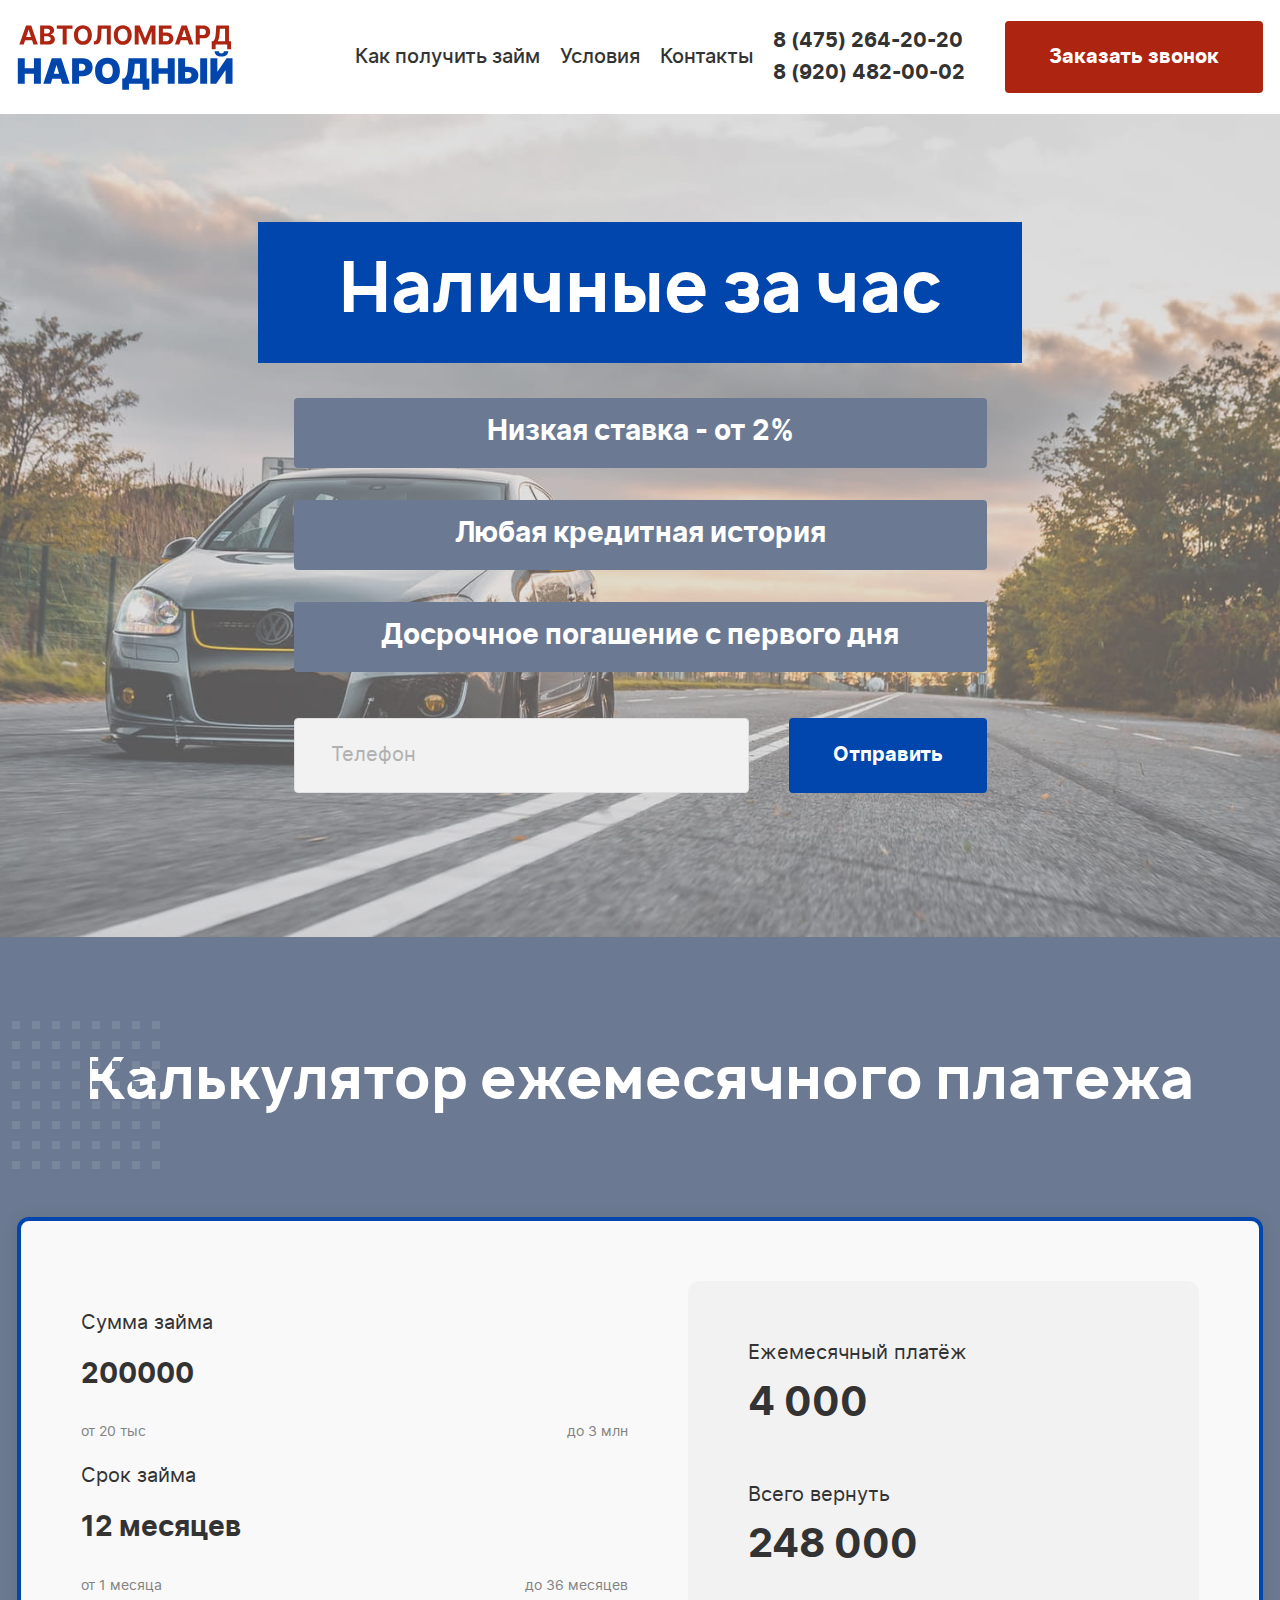
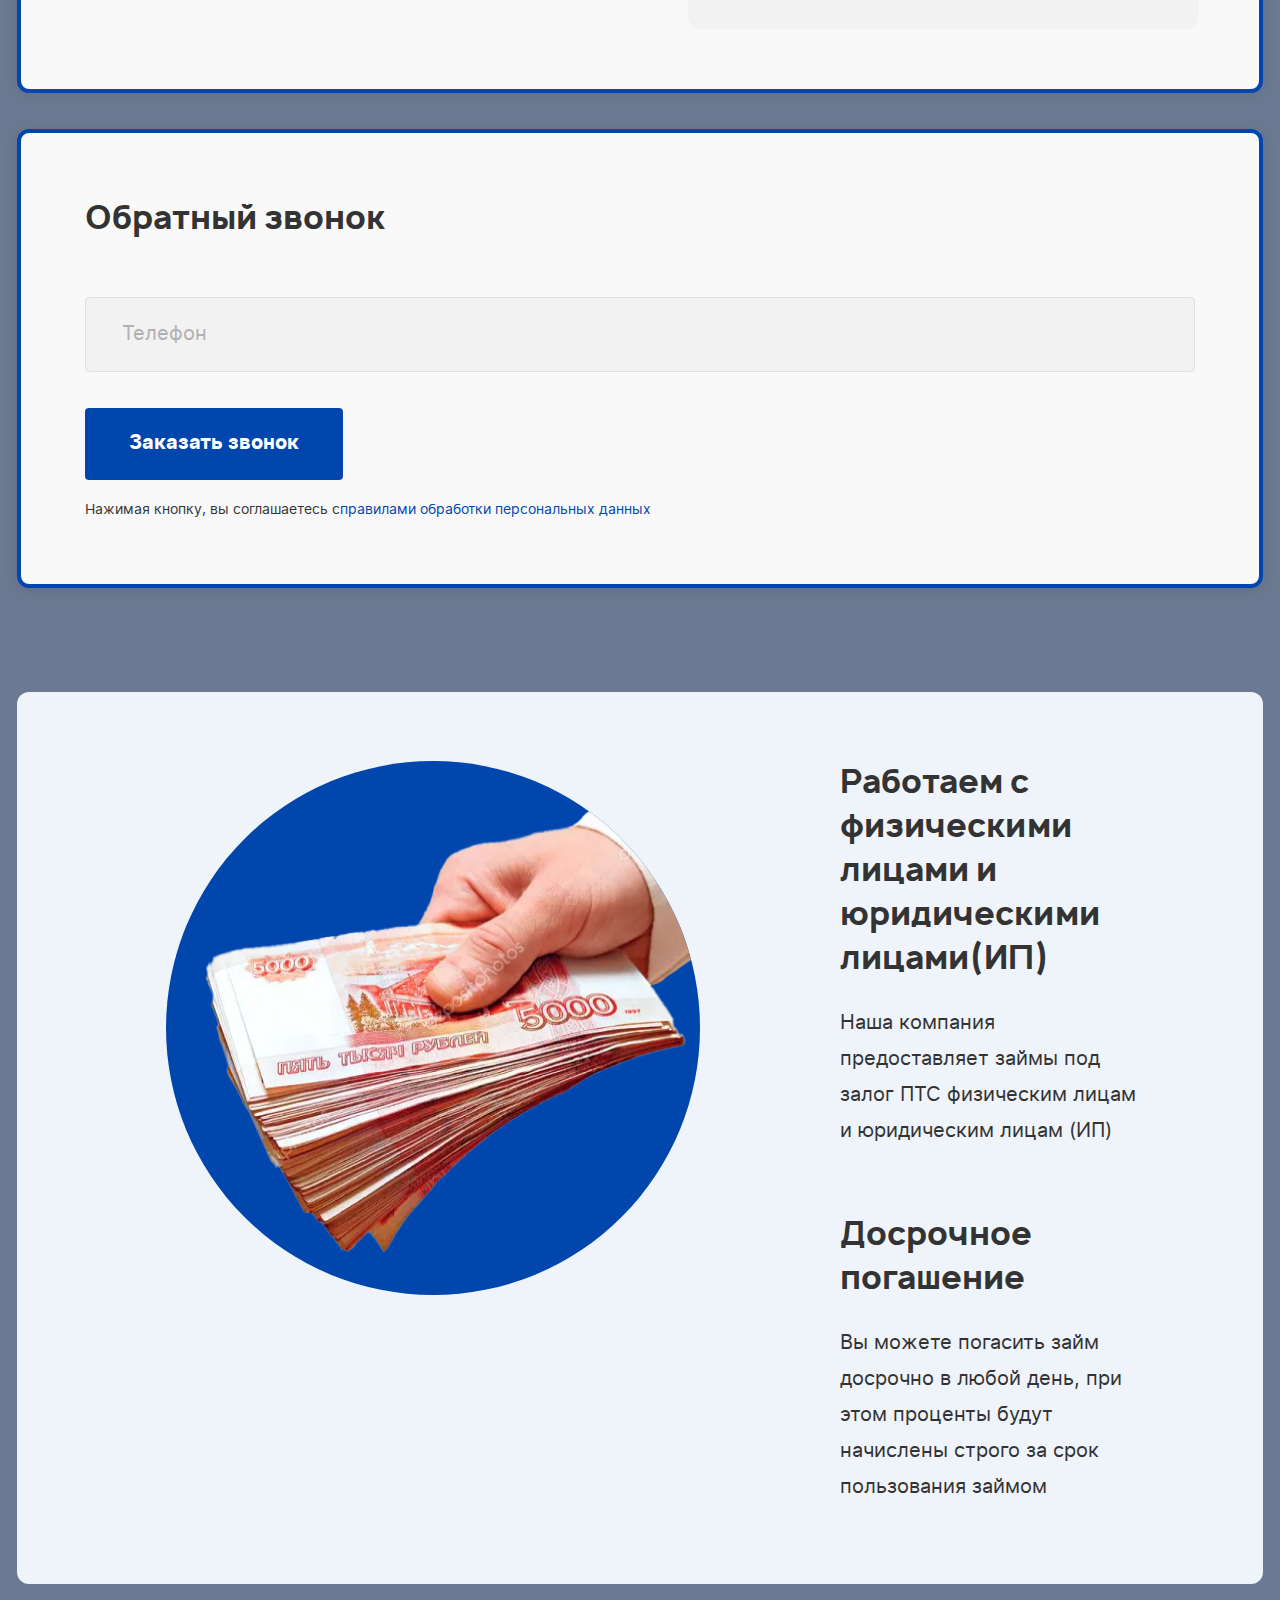
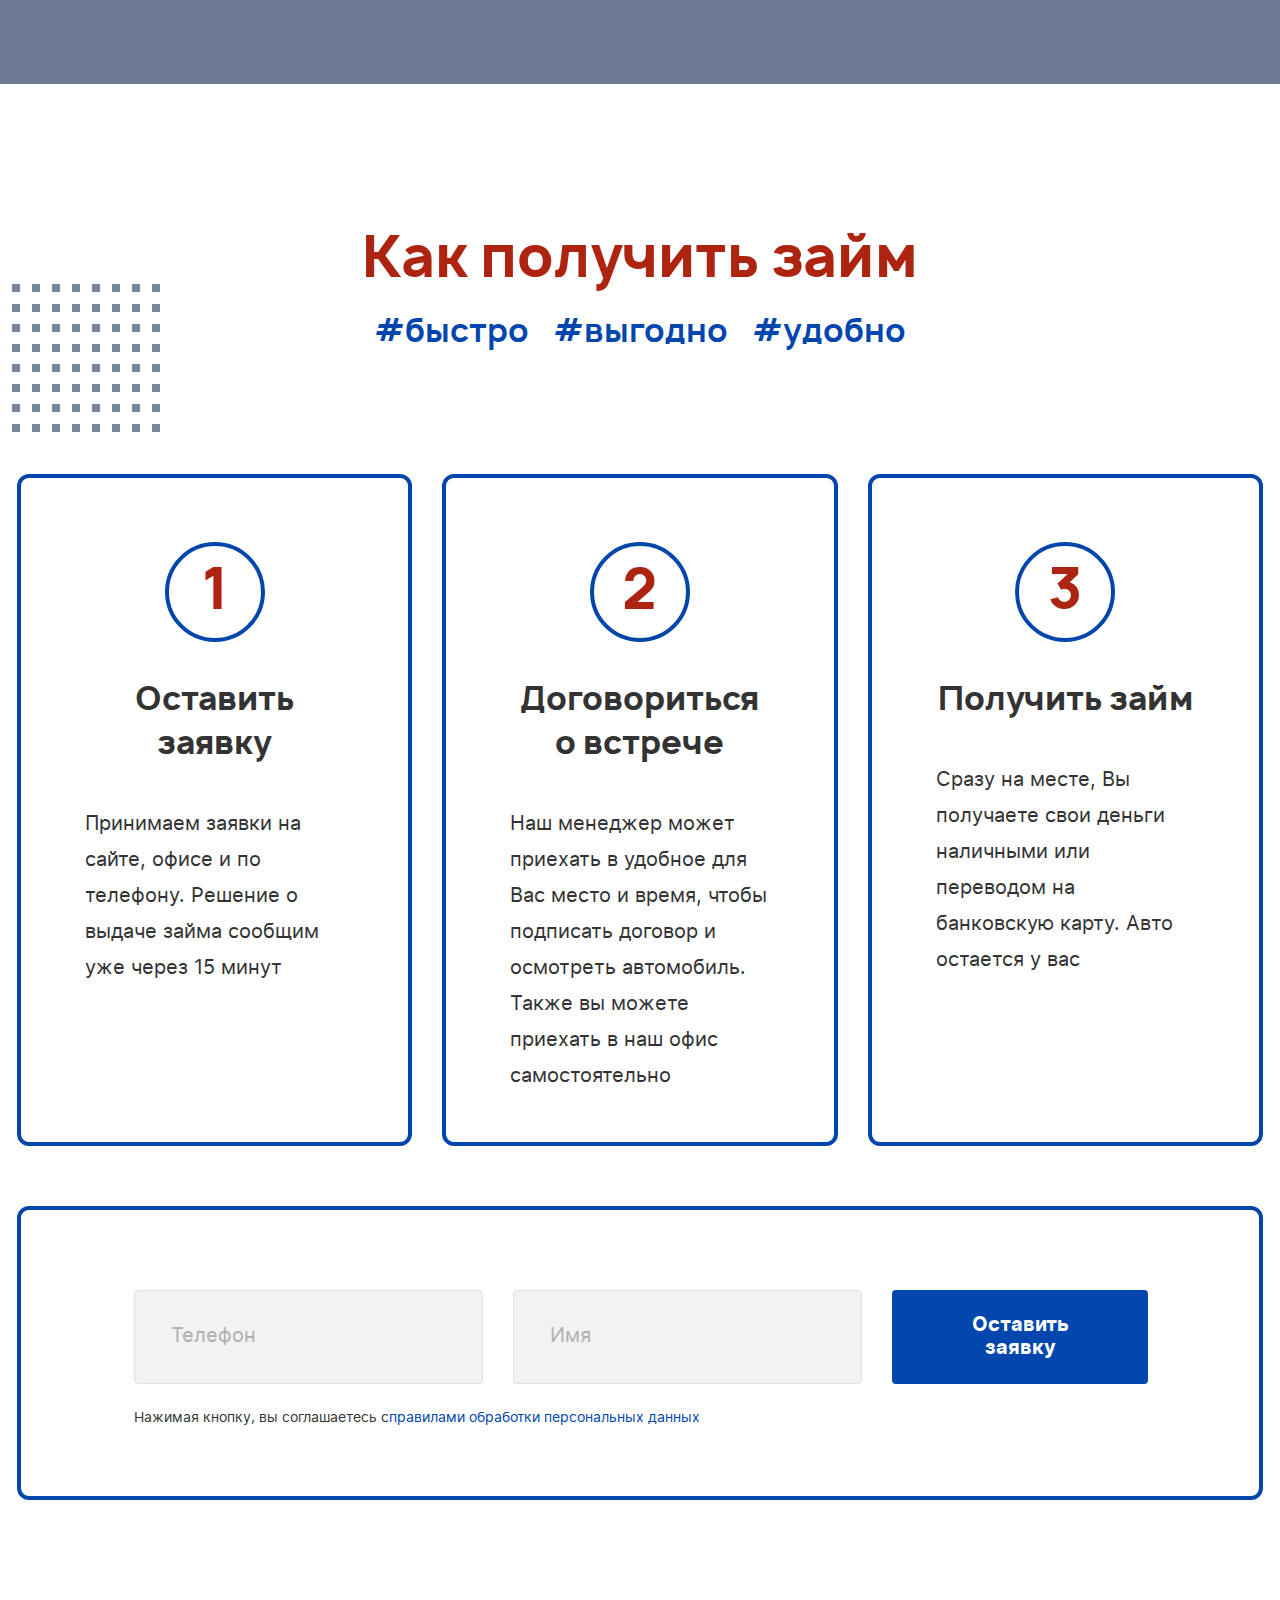
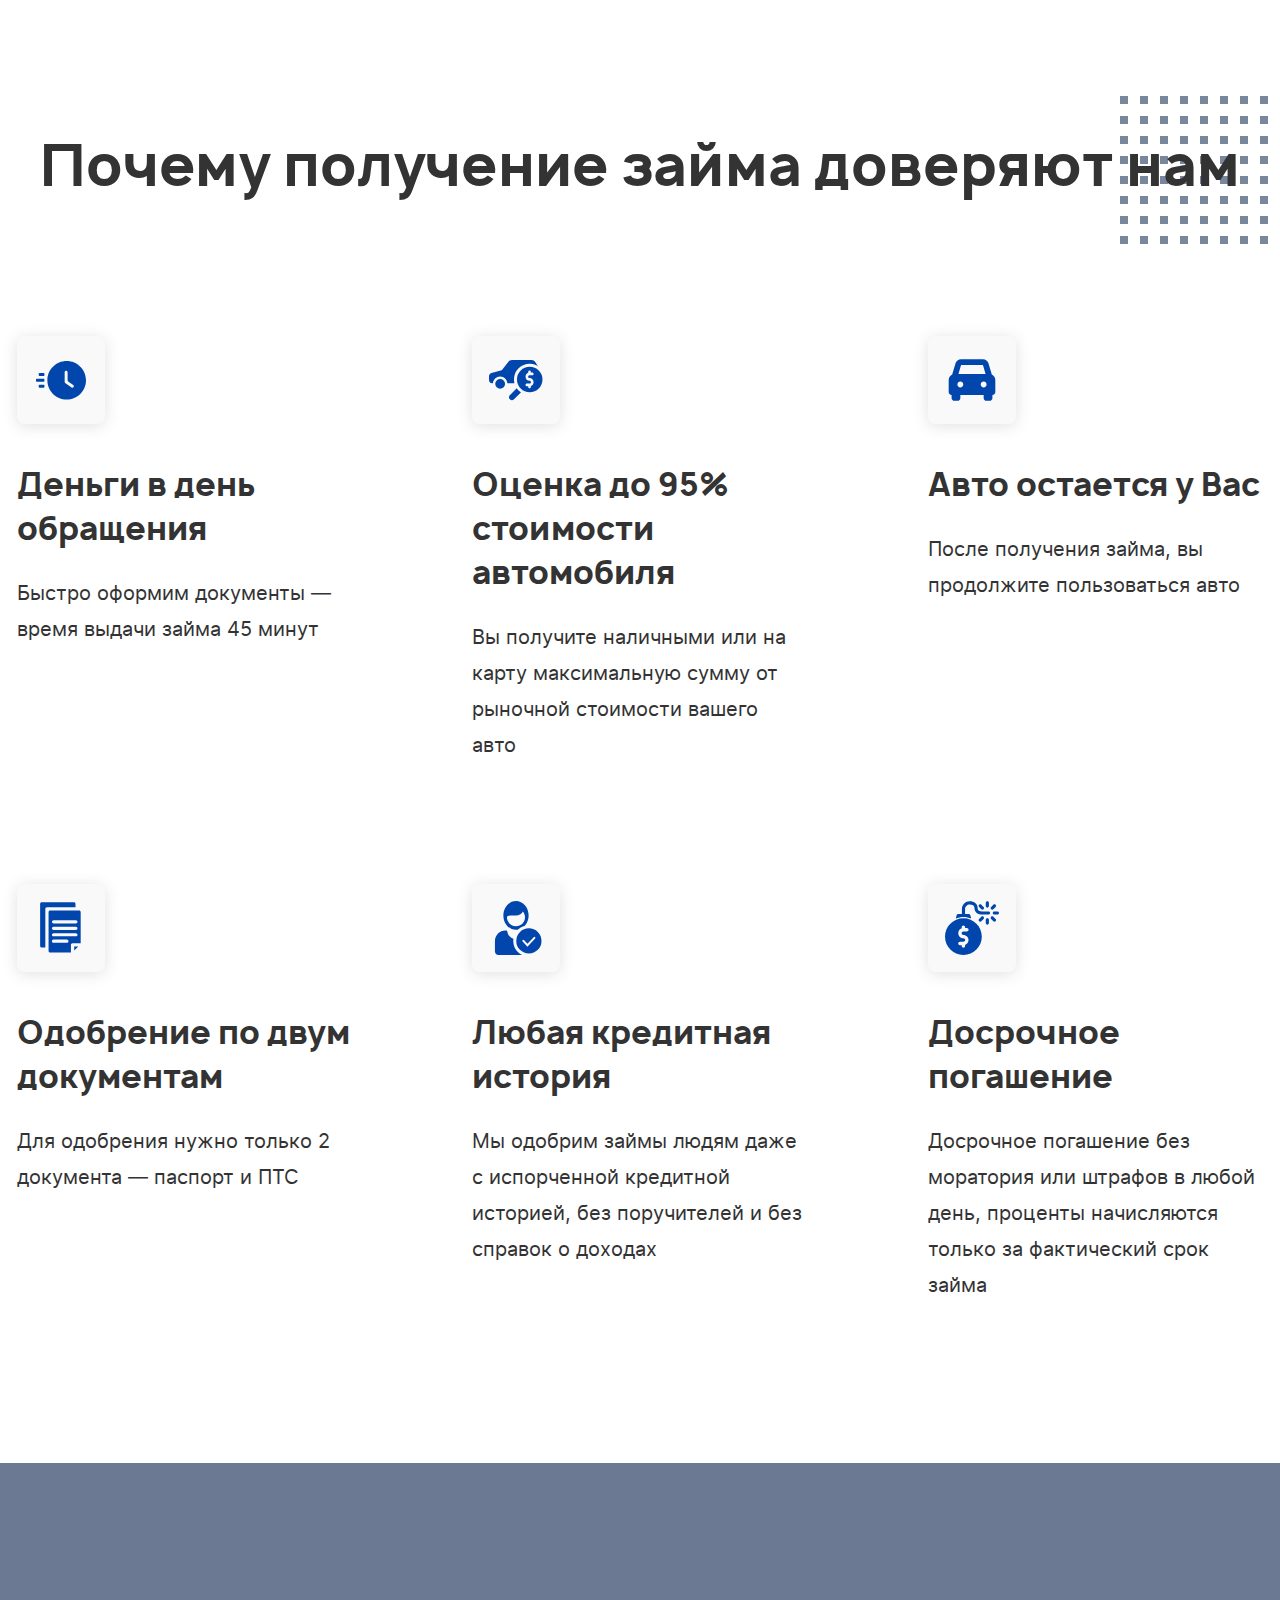
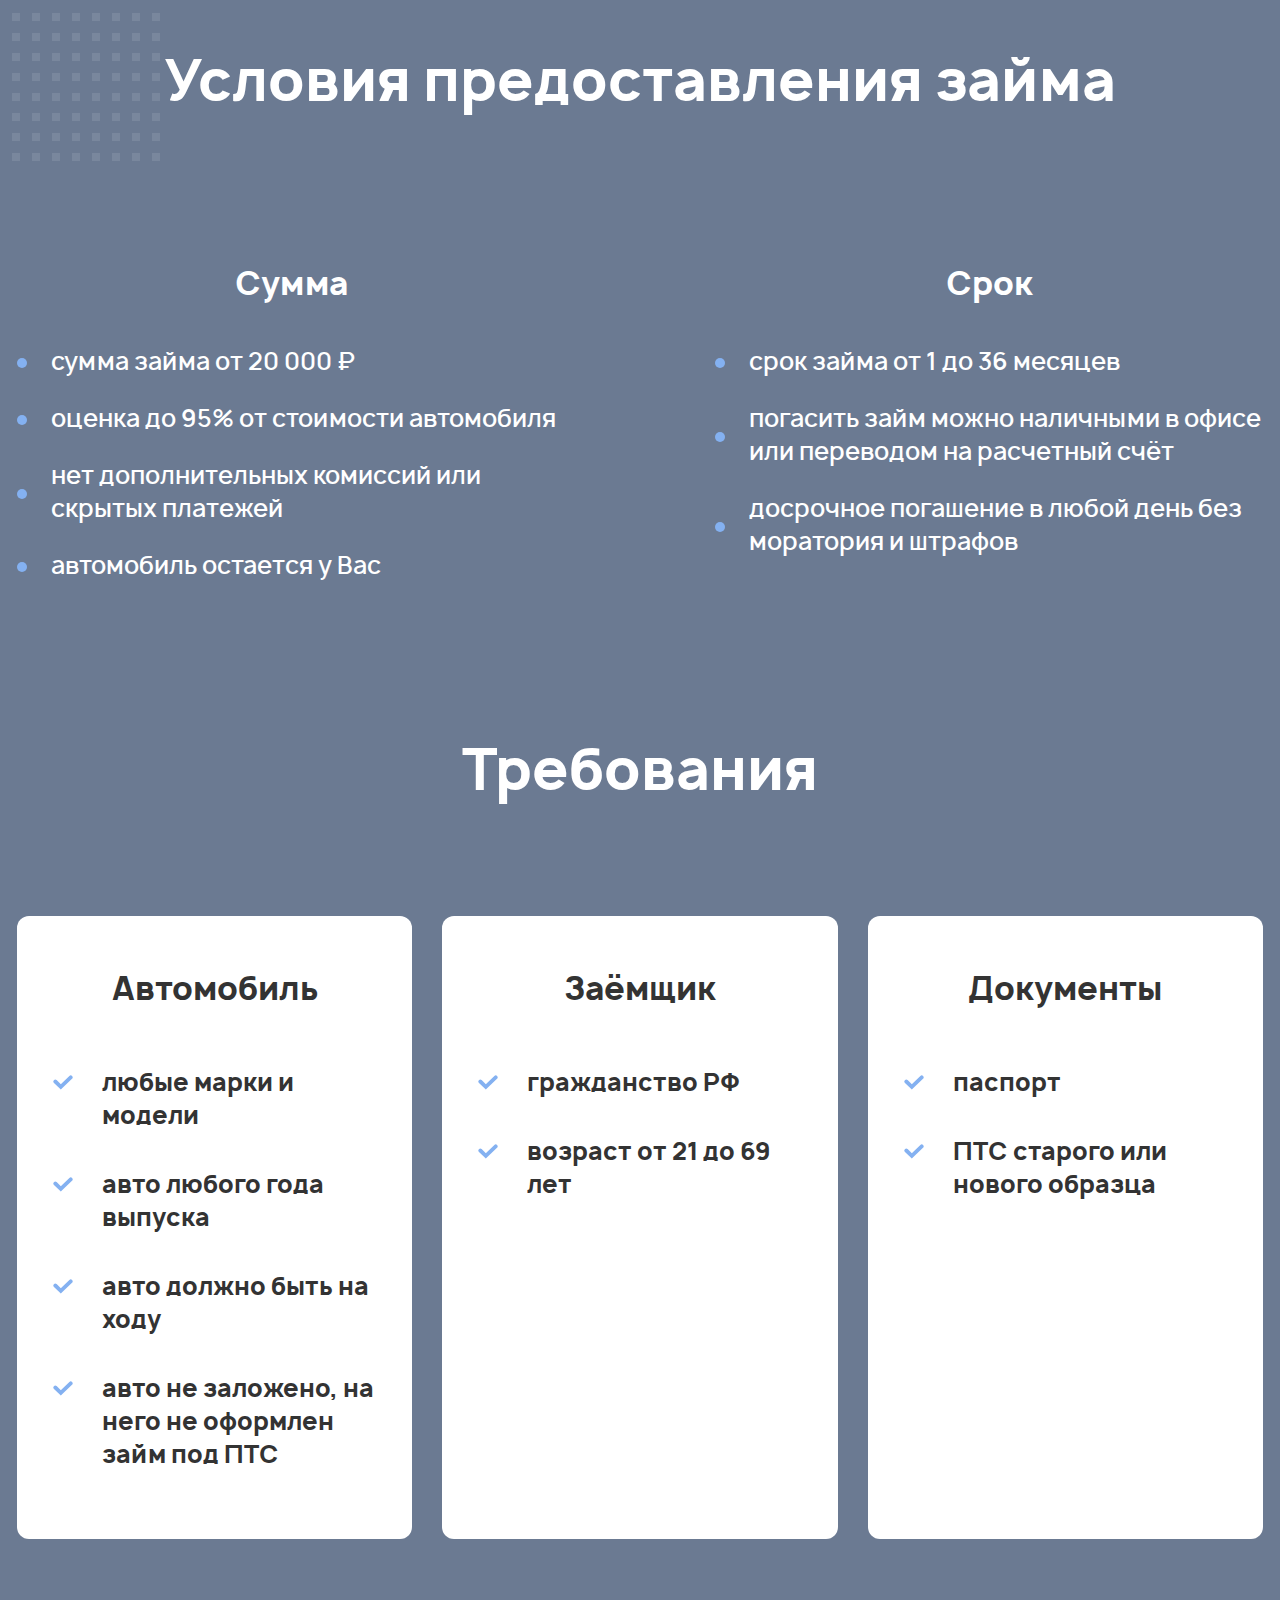
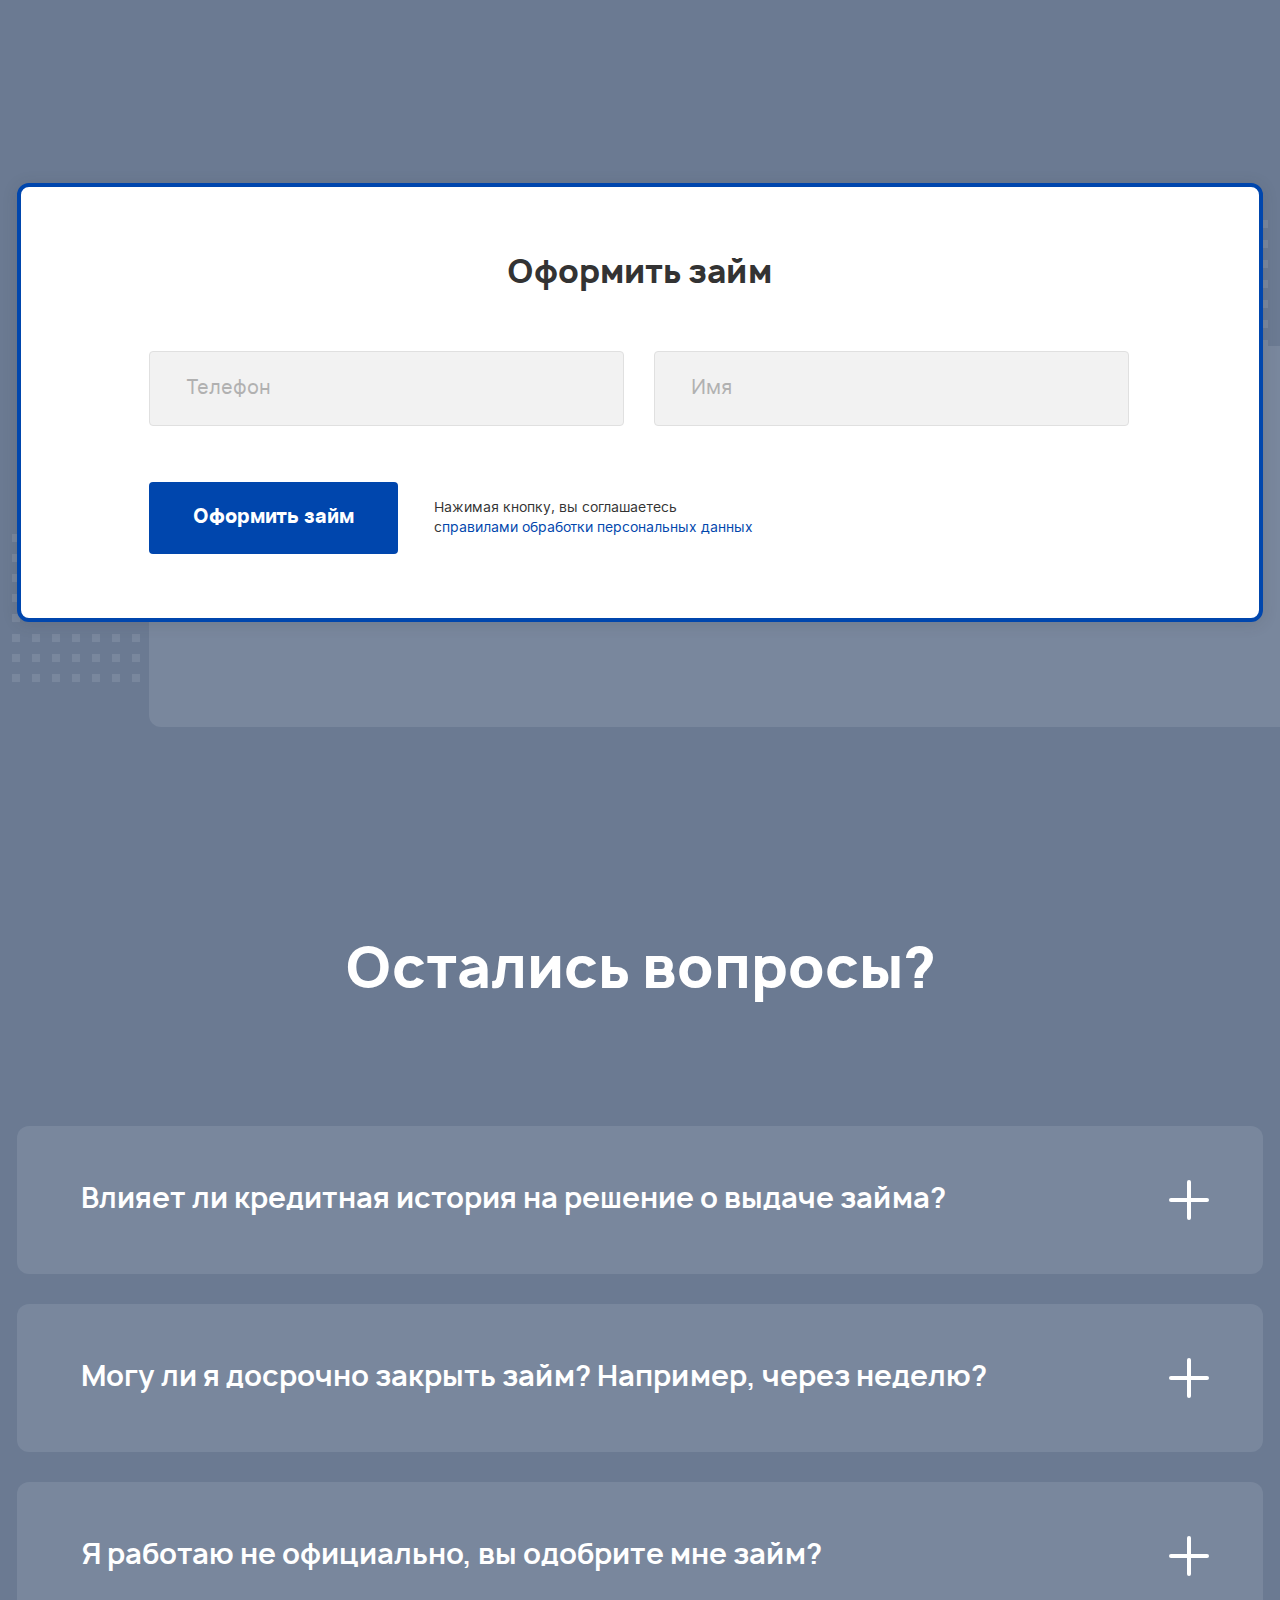
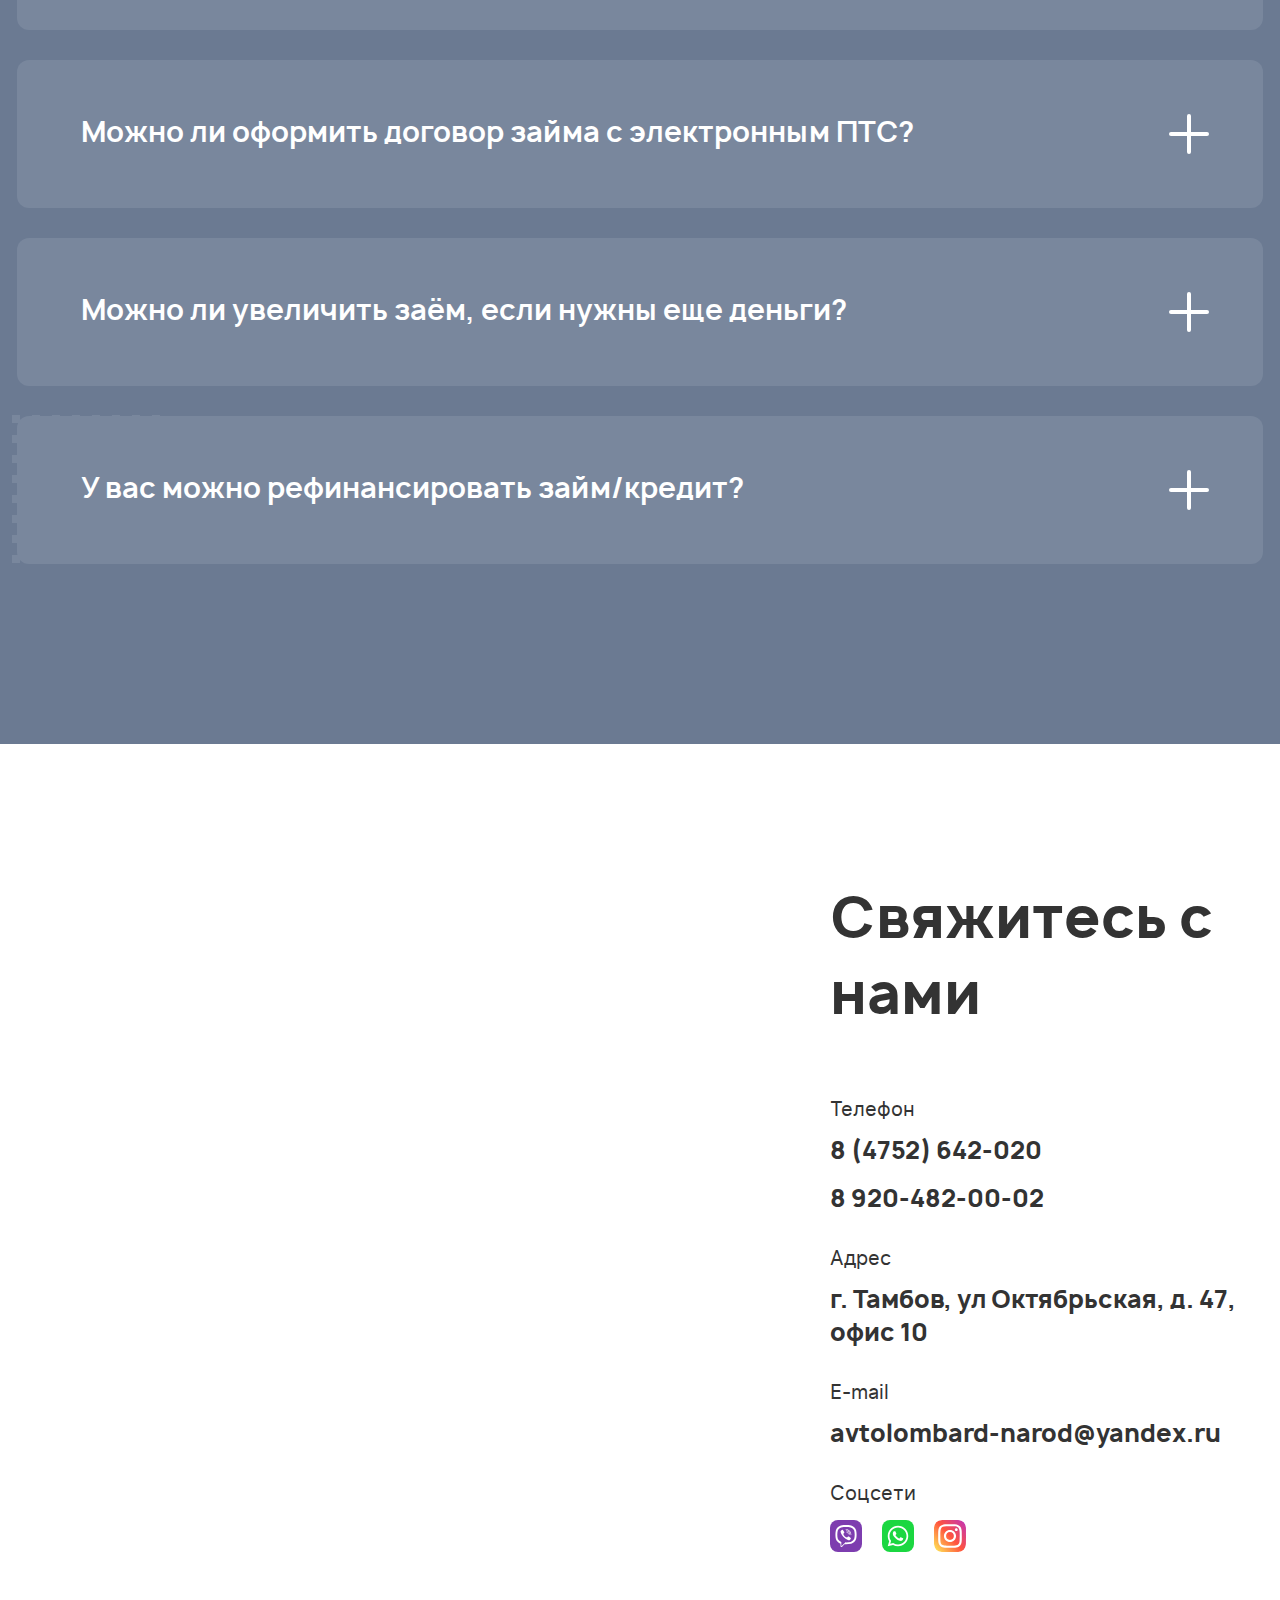
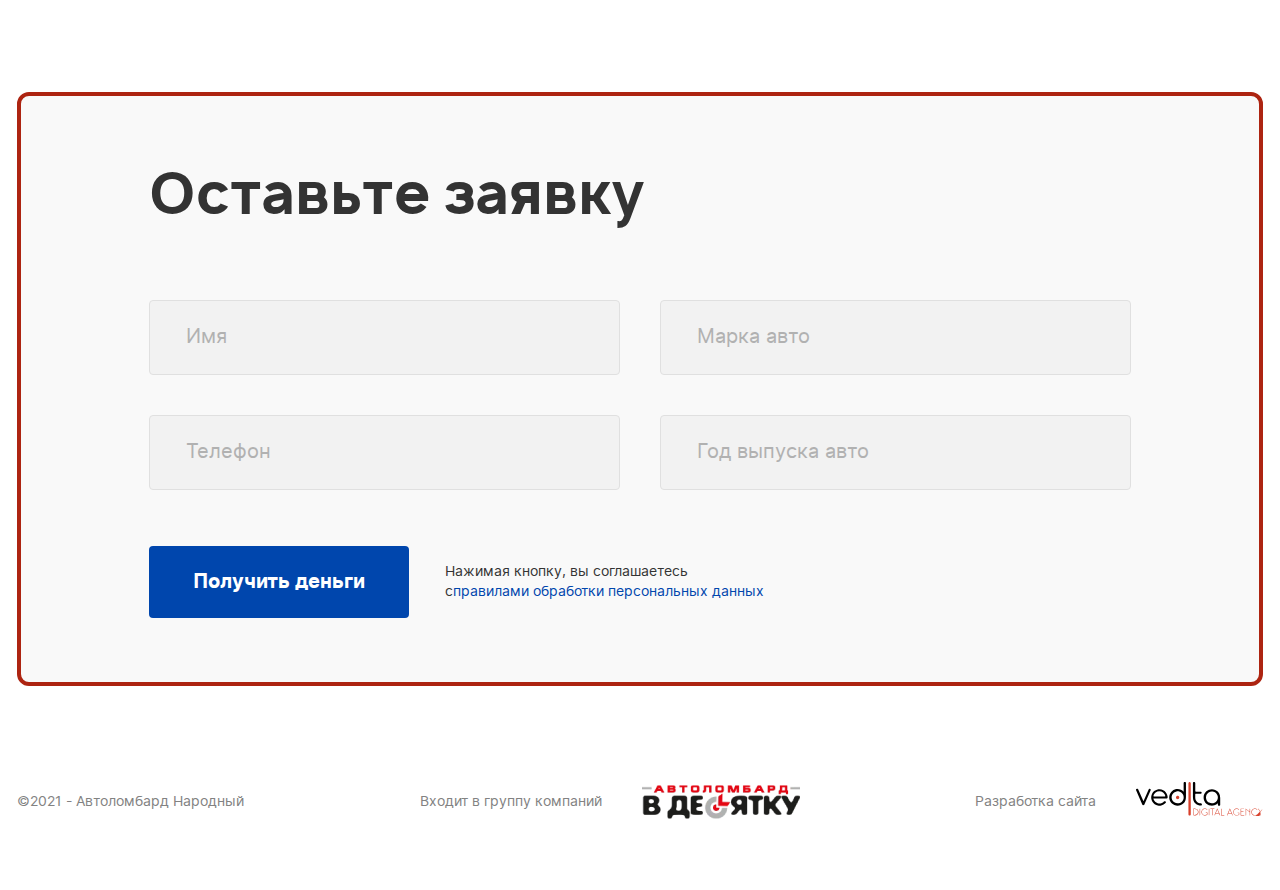
==== commit 035694a6: "Add files via upload" ====
--- a/index.html
+++ b/index.html
@@ -51,7 +51,7 @@
           </div>
         </div>
       </section>
-      <section class="calculator"> 
+      <section class="calculator section__square"> 
         <div class="container"> 
           <div class="calculator__wrap"> 
             <h2 class="calculator__title white">Калькулятор ежемесячного платежа </h2>
@@ -118,7 +118,7 @@
           </div>
         </div>
       </section>
-      <section class="conditions" id="conditions"> 
+      <section class="conditions section__square" id="conditions"> 
         <div class="container"> 
           <div class="conditions__wrap"> 
             <h2 class="conditions__title red">Как получить займ</h2>
@@ -161,7 +161,7 @@
           </div>
         </div>
       </section>
-      <section class="advantages"> 
+      <section class="advantages section__square">
         <div class="container"> 
           <div class="advantages__wrap"> 
             <h2 class="advantages__title">Почему получение займа доверяют нам</h2>
@@ -224,7 +224,7 @@
           </div>
         </div>
       </section>
-      <section class="conditions-info" id="conditions-info">
+      <section class="conditions-info section__square" id="conditions-info">
         <div class="container"> 
           <div class="conditions-info__wrap">
             <h2 class="conditions-info__title white">Условия предоставления займа</h2>
@@ -282,7 +282,7 @@
           </div>
         </div>
       </section>
-      <section class="arrange"> 
+      <section class="arrange section__square">
         <div class="container"> 
           <div class="arrange__wrap"> 
             <form class="arrange__form" action="#" method="POST">
@@ -299,7 +299,7 @@
           </div>
         </div>
       </section>
-      <section class="questions"> 
+      <section class="questions section__square"> 
         <div class="container"> 
           <div class="questions__wrap"> 
             <h2 class="questions__title white">Остались вопросы?</h2>
@@ -316,7 +316,7 @@
                 <h4 class="questions__item-title">Могу ли я досрочно закрыть займ? Например, через неделю?</h4>
                 <div class="questions__dropdown"> 
                   <div class="questions__dropdown-content"> 
-                    <p class="questions__dropdown-text">Мы предоставляем займ клиентам с абсолютно любой кредитной историей, даже с очень плохой</p>
+                    <p class="questions__dropdown-text">Да, у нас Вы можете закрыть займ в любой момент, начиная с первого дня! Без штрафов и моратория, проценты начисляются только за фактический срок займа</p>
                   </div>
                 </div>
               </li>
@@ -324,7 +324,7 @@
                 <h4 class="questions__item-title">Я работаю не официально, вы одобрите мне займ?</h4>
                 <div class="questions__dropdown"> 
                   <div class="questions__dropdown-content"> 
-                    <p class="questions__dropdown-text">Мы предоставляем займ клиентам с абсолютно любой кредитной историей, даже с очень плохой</p>
+                    <p class="questions__dropdown-text">Да, так как для одобрения займа нам не нужны документы, подтверждающие наличие постоянного места работы или платежеспособность клиента</p>
                   </div>
                 </div>
               </li>
@@ -332,7 +332,7 @@
                 <h4 class="questions__item-title">Можно ли оформить договор займа с электронным ПТС?</h4>
                 <div class="questions__dropdown"> 
                   <div class="questions__dropdown-content"> 
-                    <p class="questions__dropdown-text">Мы предоставляем займ клиентам с абсолютно любой кредитной историей, даже с очень плохой</p>
+                    <p class="questions__dropdown-text">Да, мы выдаем займы с электронным ПТС, для этого вам нужно будет приложить выписку электронного ПТС</p>
                   </div>
                 </div>
               </li>
@@ -340,7 +340,7 @@
                 <h4 class="questions__item-title">Можно ли увеличить заём, если нужны еще деньги?</h4>
                 <div class="questions__dropdown"> 
                   <div class="questions__dropdown-content"> 
-                    <p class="questions__dropdown-text">Мы предоставляем займ клиентам с абсолютно любой кредитной историей, даже с очень плохой</p>
+                    <p class="questions__dropdown-text">Да, у нас можно увеличить займ под текущий залог или под новый</p>
                   </div>
                 </div>
               </li>
@@ -348,7 +348,7 @@
                 <h4 class="questions__item-title">У вас можно рефинансировать займ/кредит?</h4>
                 <div class="questions__dropdown"> 
                   <div class="questions__dropdown-content"> 
-                    <p class="questions__dropdown-text">Мы предоставляем займ клиентам с абсолютно любой кредитной историей, даже с очень плохой</p>
+                    <p class="questions__dropdown-text">Да, наша компания занимается рефинансированием. Оставьте заявку и наш менеджер бесплатно Вас проконсультирует</p>
                   </div>
                 </div>
               </li>
@@ -365,7 +365,7 @@
                 <h2 class="callback__info-title">Свяжитесь с нами</h2>
                 <ul class="callback__info-social"> 
                   <li class="callback__info-social-item"> 
-                    <p class="callback__info-social-description">Телефон     </p><a class="callback__info-social-value" href="tel:84752642020">8 (4752) 642-020</a>
+                    <p class="callback__info-social-description">Телефон     </p><a class="callback__info-social-value" href="tel:84752642020">8 (4752) 642-020</a><a class="callback__info-social-value" href="tel:89204820002">8 920-482-00-02</a>
                   </li>
                   <li class="callback__info-social-item"> 
                     <p class="callback__info-social-description">Адрес   </p>
@@ -377,8 +377,9 @@
                   <li class="callback__info-social-item"> 
                     <p class="callback__info-social-description">Соцсети     </p>
                     <ul class="callback__info-social-networks">
-                      <li class="callback__info-social-icon"> <a class="callback__info-social-link viber" href="#"></a></li>
-                      <li class="callback__info-social-icon"><a class="callback__info-social-link whatsapp" href="#"></a></li>
+                      <li class="callback__info-social-icon"> <a class="callback__info-social-link viber" href="#" target="_blank"></a></li>
+                      <li class="callback__info-social-icon"><a class="callback__info-social-link whatsapp" href="#" target="_blank"></a></li>
+                      <li class="callback__info-social-icon"><a class="callback__info-social-link instagram" href="https://www.instagram.com/avtolombard_narodnyi" target="_blank"></a></li>
                     </ul>
                   </li>
                 </ul>
@@ -420,7 +421,7 @@
             <p class="footer__info-description">Входит в группу компаний</p><a class="footer__info-link" href="">
               <picture> 
                 <source srcset="img/avtolombard-logo.webp" type="image/webp">
-                <source srcset="img/avtolombard-logo.png" type="image/png"><img src="img/avtolombard-logo.png" alt="">
+                <source srcset="img/avtolombard-logo.png" type="image/png"><img src="img/avtolombard-logo.png" alt="" width="158" height="34">
               </picture></a>
           </div>
           <div class="footer__autors"> 
@@ -449,6 +450,15 @@
             <button class="modal__btn btn btn_blue" type="submit">Заказать звонок</button>
             <p class="modal__mark">Нажимая кнопку, вы соглашаетесь с<a href="agreement.html">правилами обработки персональных данных</a></p>
           </div>
+          <div class="modal__success" style="display:none"> 
+            <div class="modal__success-img"> 
+              <svg class="modal__success-icon"> 
+                <use xlink:href="img/sprites.svg#success"></use>
+              </svg>
+            </div>
+            <p class="modal__success-text">Заявка на звонок успешно отправлена!</p>
+            <button class="modal__success-close btn btn_blue" type="button">Закрыть</button>
+          </div>
         </fieldset>
       </form>
     </div><a class="scroll-top" href="#">
--- a/css/style.css
+++ b/css/style.css
@@ -1,6 +1,6 @@
 @font-face {
   font-family: "Inter";
-  src: url("../fonts/inter-regular-webfont.woff2") format("woff2"), url("../fonts/inter-regular-webfont.woff") format("woff");
+  src: url("../fonts/inter-regular-webfont.woff2") format("woff2"),url("../fonts/inter-regular-webfont.woff") format("woff");
   font-weight: 400;
   font-style: normal;
   font-display: swap;
@@ -8,7 +8,7 @@
 
 @font-face {
   font-family: "Inter";
-  src: url("../fonts/inter-medium-webfont.woff2") format("woff2"), url("../fonts/inter-medium-webfont.woff") format("woff");
+  src: url("../fonts/inter-medium-webfont.woff2") format("woff2"),url("../fonts/inter-medium-webfont.woff") format("woff");
   font-weight: 500;
   font-style: normal;
   font-display: swap;
@@ -16,7 +16,7 @@
 
 @font-face {
   font-family: "Inter";
-  src: url("../fonts/inter-bold-webfont.woff2") format("woff2"), url("../fonts/inter-bold-webfont.woff") format("woff");
+  src: url("../fonts/inter-bold-webfont.woff2") format("woff2"),url("../fonts/inter-bold-webfont.woff") format("woff");
   font-weight: 700;
   font-style: normal;
   font-display: swap;
@@ -24,7 +24,7 @@
 
 @font-face {
   font-family: "Inter";
-  src: url("../fonts/inter-extrabold-webfont.woff2") format("woff2"), url("../fonts/inter-extrabold-webfont.woff") format("woff");
+  src: url("../fonts/inter-extrabold-webfont.woff2") format("woff2"),url("../fonts/inter-extrabold-webfont.woff") format("woff");
   font-weight: 800;
   font-style: normal;
   font-display: swap;
@@ -32,7 +32,7 @@
 
 @font-face {
   font-family: "Manrope";
-  src: url("../fonts/manrope-semibold-webfont.woff2") format("woff2"), url("../fonts/manrope-semibold-webfont.woff") format("woff");
+  src: url("../fonts/manrope-semibold-webfont.woff2") format("woff2"),url("../fonts/manrope-semibold-webfont.woff") format("woff");
   font-weight: 600;
   font-style: normal;
   font-display: swap;
@@ -40,7 +40,7 @@
 
 @font-face {
   font-family: "Manrope";
-  src: url("../fonts/manrope-bold-webfont.woff2") format("woff2"), url("../fonts/manrope-bold-webfont.woff") format("woff");
+  src: url("../fonts/manrope-bold-webfont.woff2") format("woff2"),url("../fonts/manrope-bold-webfont.woff") format("woff");
   font-weight: 700;
   font-style: normal;
   font-display: swap;
@@ -48,7 +48,7 @@
 
 @font-face {
   font-family: "Manrope";
-  src: url("../fonts/manrope-extrabold-webfont.woff2") format("woff2"), url("../fonts/manrope-extrabold-webfont.woff") format("woff");
+  src: url("../fonts/manrope-extrabold-webfont.woff2") format("woff2"),url("../fonts/manrope-extrabold-webfont.woff") format("woff");
   font-weight: 800;
   font-style: normal;
   font-display: swap;
@@ -69,7 +69,7 @@
 
 h1 {
   font-size: 2em;
-  margin: 0.67em 0;
+  margin: .67em 0;
 }
 
 hr {
@@ -80,7 +80,7 @@
 }
 
 pre {
-  font-family: monospace, monospace;
+  font-family: monospace,monospace;
   font-size: 1em;
 }
 
@@ -103,7 +103,7 @@
 code,
 kbd,
 samp {
-  font-family: monospace, monospace;
+  font-family: monospace,monospace;
   font-size: 1em;
 }
 
@@ -175,7 +175,7 @@
 }
 
 fieldset {
-  padding: 0.35em 0.75em 0.625em;
+  padding: .35em .75em .625em;
 }
 
 legend {
@@ -264,10 +264,8 @@
   font-size: 62.5%;
 }
 
-body {
-  overflow-x: hidden;
-}
-
+body,
+html,
 #main {
   overflow-x: hidden;
 }
@@ -412,6 +410,22 @@
   color: var(--additionaly-sand-color);
 }
 
+.section__square {
+  position: relative;
+}
+
+.section__square::before {
+  content: "";
+  position: absolute;
+  display: block;
+  width: 148px;
+  height: 148px;
+  background-image: url("[data-uri]");
+  background-repeat: no-repeat;
+  background-position: center;
+  background-size: 148px;
+}
+
 .header {
   padding: 21px 0;
   background-color: var(--white);
@@ -566,6 +580,11 @@
   background-color: var(--grey-blue-color);
 }
 
+.calculator.section__square::before {
+  top: 84px;
+  left: 12px;
+}
+
 .calculator__title {
   margin-bottom: 96px;
 }
@@ -582,8 +601,8 @@
   border: 4px solid var(--blue);
   border-radius: 12px;
   background-color: var(--light-sand-color);
-  -webkit-box-shadow: 0px 2px 15px rgba(51, 51, 51, 0.15);
-          box-shadow: 0px 2px 15px rgba(51, 51, 51, 0.15);
+  -webkit-box-shadow: 0px 2px 15px rgba(51,51,51,.15);
+          box-shadow: 0px 2px 15px rgba(51,51,51,.15);
 }
 
 .calculator__forms {
@@ -770,6 +789,11 @@
 
 .conditions {
   padding: 139px 0 196px 0;
+}
+
+.conditions.section__square::before {
+  top: 200px;
+  left: 12px;
 }
 
 .conditions__title {
@@ -914,6 +938,15 @@
   padding: 36px 0 159px 0;
 }
 
+.advantages.section__square::before {
+  top: 0;
+  right: 12px;
+}
+
+.advantages__wrap {
+  position: relative;
+}
+
 .advantages__title {
   margin-bottom: 128px;
 }
@@ -939,8 +972,8 @@
   width: 88px;
   height: 88px;
   background-color: var(--light-sand-color);
-  -webkit-box-shadow: 0px 2px 15px rgba(51, 51, 51, 0.15);
-          box-shadow: 0px 2px 15px rgba(51, 51, 51, 0.15);
+  -webkit-box-shadow: 0px 2px 15px rgba(51,51,51,.15);
+          box-shadow: 0px 2px 15px rgba(51,51,51,.15);
 }
 
 .advantages__icon {
@@ -960,6 +993,11 @@
 .conditions-info {
   padding: 184px 0 76px 0;
   background-color: var(--grey-blue-color);
+}
+
+.conditions-info.section__square::before {
+  top: 150px;
+  left: 12px;
 }
 
 .conditions-info__title {
@@ -1096,6 +1134,25 @@
   background-color: var(--grey-blue-color);
 }
 
+.arrange.section__square::before {
+  bottom: 96px;
+  left: 12px;
+}
+
+.arrange.section__square::after {
+  content: "";
+  position: absolute;
+  top: 159px;
+  right: 12px;
+  display: block;
+  width: 148px;
+  height: 148px;
+  background-image: url("[data-uri]");
+  background-repeat: no-repeat;
+  background-position: center;
+  background-size: 148px;
+}
+
 .arrange__wrap {
   position: relative;
   z-index: 1;
@@ -1109,8 +1166,8 @@
   max-width: 1252px;
   width: 100%;
   background-color: var(--white);
-  -webkit-box-shadow: 0px 2px 15px rgba(51, 51, 51, 0.15);
-          box-shadow: 0px 2px 15px rgba(51, 51, 51, 0.15);
+  -webkit-box-shadow: 0px 2px 15px rgba(51,51,51,.15);
+          box-shadow: 0px 2px 15px rgba(51,51,51,.15);
 }
 
 .arrange__form::before {
@@ -1182,6 +1239,11 @@
   background-color: var(--grey-blue-color);
 }
 
+.questions.section__square::before {
+  bottom: 181px;
+  left: 12px;
+}
+
 .questions__title {
   margin-bottom: 116px;
 }
@@ -1233,9 +1295,9 @@
 .questions__dropdown {
   max-height: 0;
   overflow: hidden;
-  -webkit-transition: 0.3s max-height linear;
-  -o-transition: 0.3s max-height linear;
-  transition: 0.3s max-height linear;
+  -webkit-transition: .3s max-height linear;
+  -o-transition: .3s max-height linear;
+  transition: .3s max-height linear;
 }
 
 .questions__dropdown-content {
@@ -1283,6 +1345,10 @@
   font-size: 2.4rem;
   font-weight: 800;
   line-height: 1.375;
+}
+
+.callback__info-social-value:not(:last-child) {
+  margin-bottom: 15px;
 }
 
 .callback__info-social-networks {
@@ -1313,6 +1379,11 @@
 .callback__info-social-link.whatsapp {
   background-image: url("[data-uri]");
   background-color: var(--green);
+}
+
+.callback__info-social-link.instagram {
+  background-image: url("[data-uri]");
+  background-size: 32px;
 }
 
 .callback__form {
@@ -1473,7 +1544,7 @@
   padding: 15px;
   width: 100%;
   height: 100vh;
-  background-color: rgba(130, 130, 130, 0.55);
+  background-color: rgba(130,130,130,.55);
   z-index: 10;
 }
 
@@ -1488,8 +1559,8 @@
   border-radius: 12px;
   padding: 120px 70px 100px 70px;
   background-color: var(--white);
-  -webkit-box-shadow: 0px 2px 15px rgba(51, 51, 51, 0.15);
-          box-shadow: 0px 2px 15px rgba(51, 51, 51, 0.15);
+  -webkit-box-shadow: 0px 2px 15px rgba(51,51,51,.15);
+          box-shadow: 0px 2px 15px rgba(51,51,51,.15);
 }
 
 .modal__title {
@@ -1542,6 +1613,48 @@
   font-size: 1.4rem;
   line-height: 1.43;
   color: var(--blue);
+}
+
+.modal__success {
+  display: -webkit-box;
+  display: -ms-flexbox;
+  display: flex;
+  -webkit-box-orient: vertical;
+  -webkit-box-direction: normal;
+      -ms-flex-direction: column;
+          flex-direction: column;
+  -webkit-box-align: center;
+      -ms-flex-align: center;
+          align-items: center;
+}
+
+.modal__success-img {
+  display: -webkit-box;
+  display: -ms-flexbox;
+  display: flex;
+  -webkit-box-pack: center;
+      -ms-flex-pack: center;
+          justify-content: center;
+  -webkit-box-align: center;
+      -ms-flex-align: center;
+          align-items: center;
+  border-radius: 50%;
+  margin-bottom: 24px;
+  width: 48px;
+  height: 48px;
+  background-color: var(--blue);
+}
+
+.modal__success-icon {
+  width: 30px;
+  height: 20px;
+  fill: none;
+}
+
+.modal__success-text {
+  margin-bottom: 105px;
+  font-weight: 500;
+  text-align: center;
 }
 
 .close {
@@ -1591,9 +1704,9 @@
 .scroll-top__icon {
   height: 32px;
   fill: var(--blue);
-  -webkit-transition: 0.3s fill linear;
-  -o-transition: 0.3s fill linear;
-  transition: 0.3s fill linear;
+  -webkit-transition: .3s fill linear;
+  -o-transition: .3s fill linear;
+  transition: .3s fill linear;
 }
 
 @media screen and (max-width: 1440px) {
@@ -1674,11 +1787,11 @@
     padding: 56px 64px;
     margin-right: 0;
     background-color: var(--white);
-    -webkit-box-shadow: 0px 2px 15px rgba(51, 51, 51, 0.15);
-            box-shadow: 0px 2px 15px rgba(51, 51, 51, 0.15);
-    -webkit-transition: 0.3s right linear;
-    -o-transition: 0.3s right linear;
-    transition: 0.3s right linear;
+    -webkit-box-shadow: 0px 2px 15px rgba(51,51,51,.15);
+            box-shadow: 0px 2px 15px rgba(51,51,51,.15);
+    -webkit-transition: .3s right linear;
+    -o-transition: .3s right linear;
+    transition: .3s right linear;
   }
 
   .menu__list {
@@ -1734,11 +1847,9 @@
     width: 36px;
     height: 4px;
     background-color: var(--light-grey-blue-color);
-    -webkit-transition: 0.3s -webkit-transform linear;
-    transition: 0.3s -webkit-transform linear;
-    -o-transition: 0.3s transform linear;
-    transition: 0.3s transform linear;
-    transition: 0.3s transform linear, 0.3s -webkit-transform linear;
+    -webkit-transition: .3s transform linear;
+    -o-transition: .3s transform linear;
+    transition: .3s transform linear;
   }
 
   .burger__line::before {
@@ -1811,6 +1922,10 @@
 @media screen and (max-width: 1024px) {
   .container {
     padding: 0 15px;
+  }
+
+  .section__square::before {
+    display: none;
   }
 
   .header {
